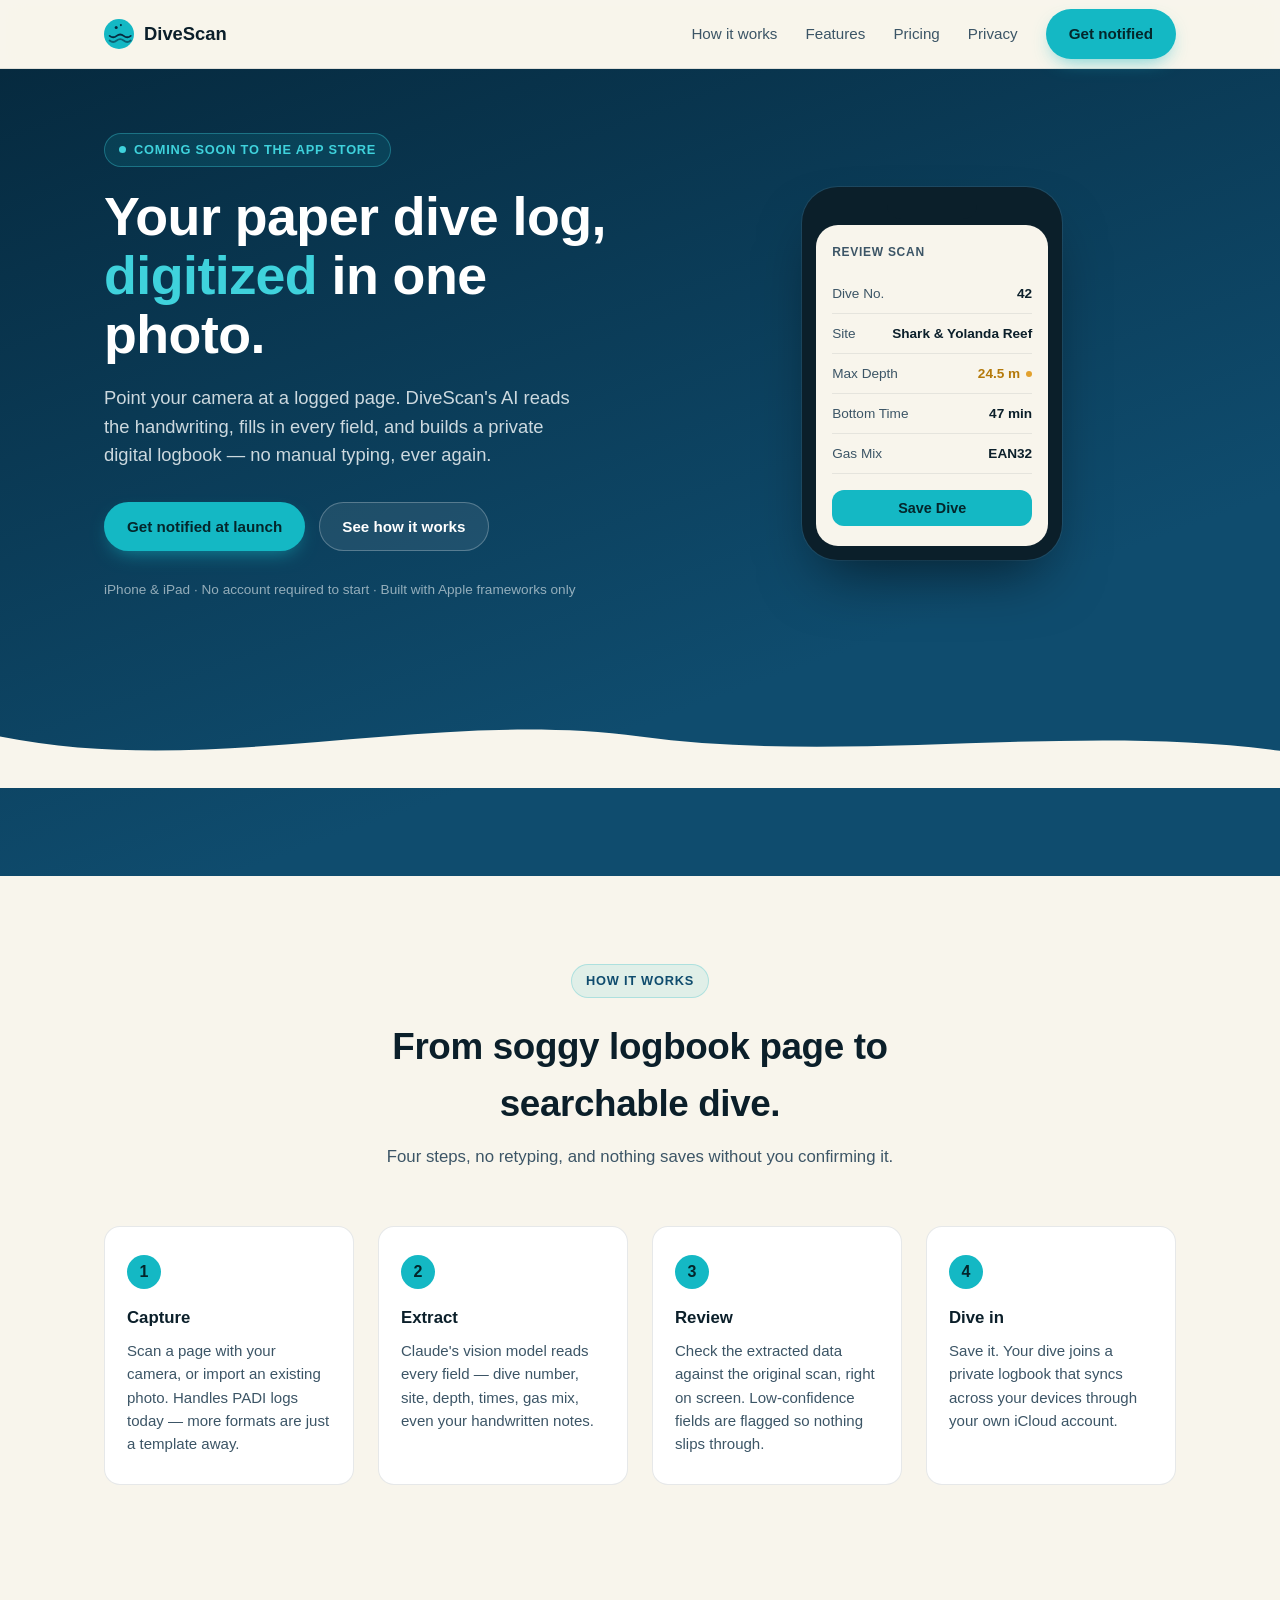
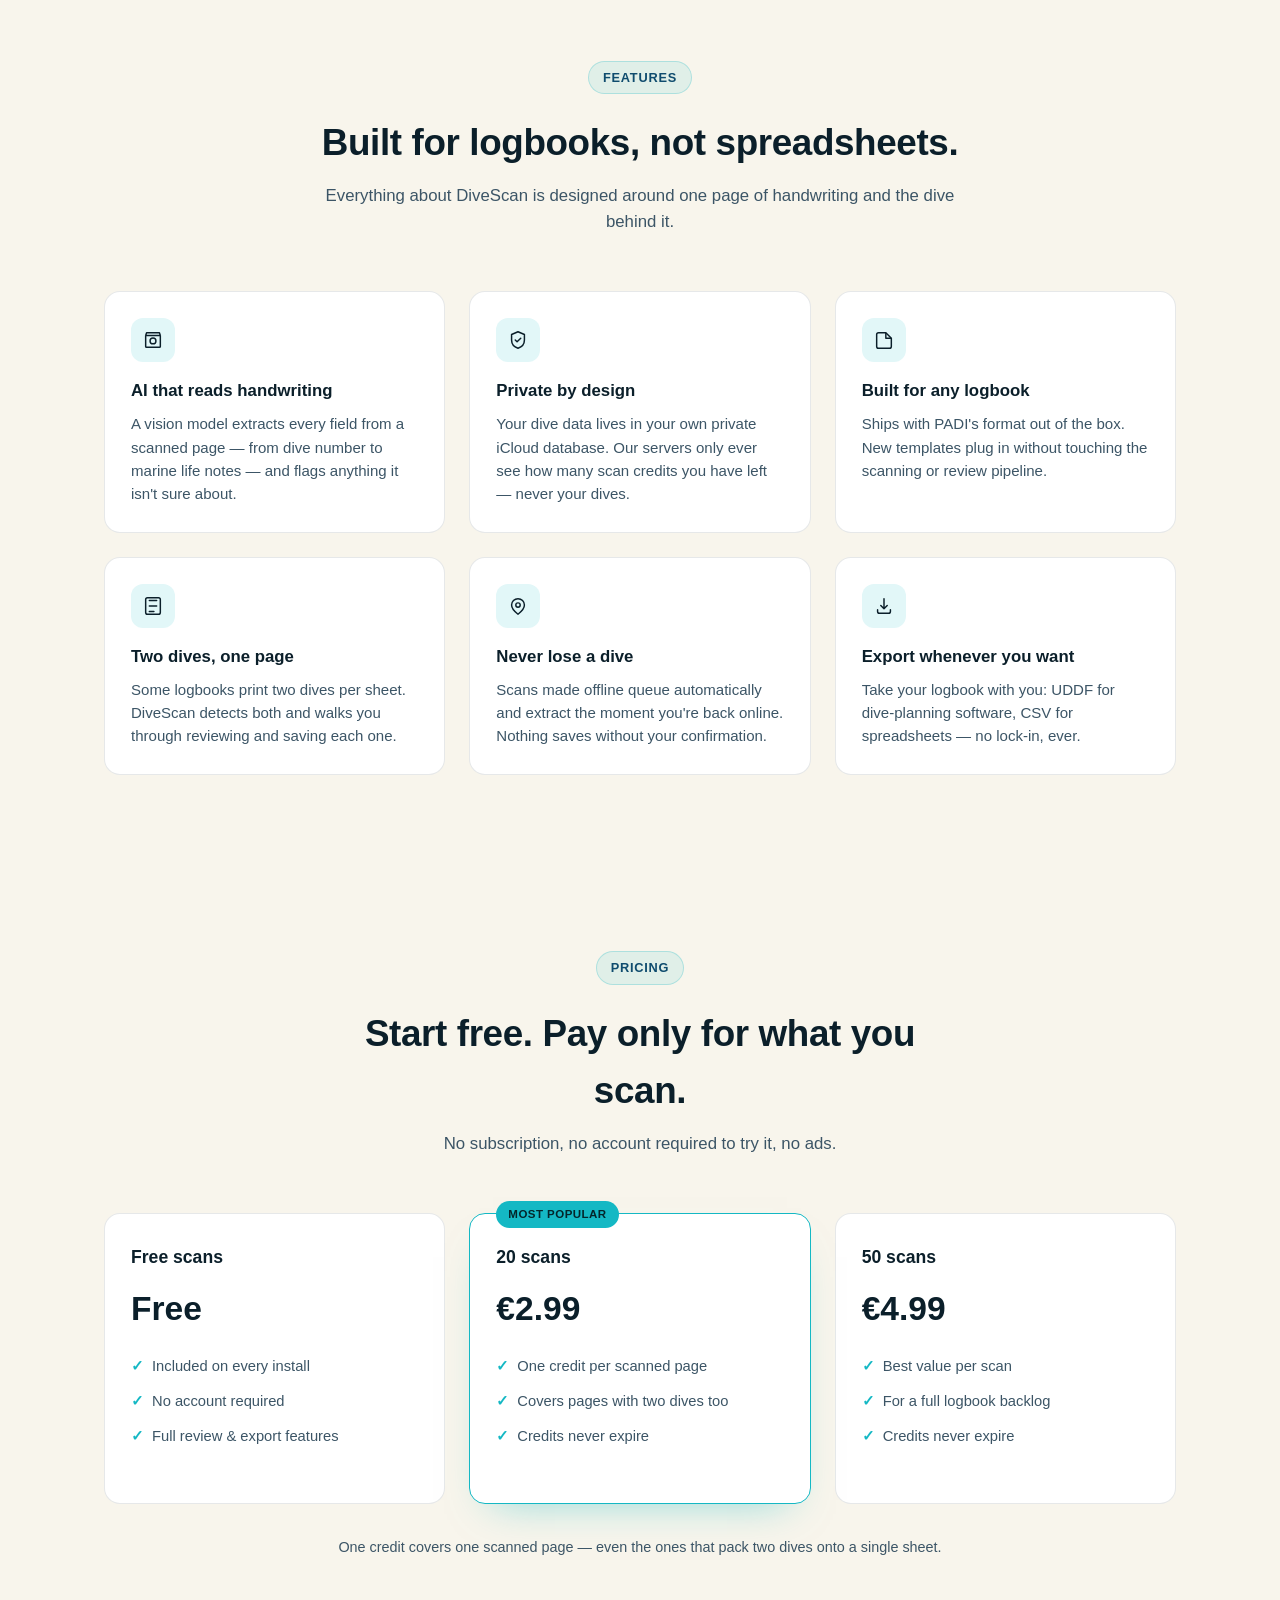
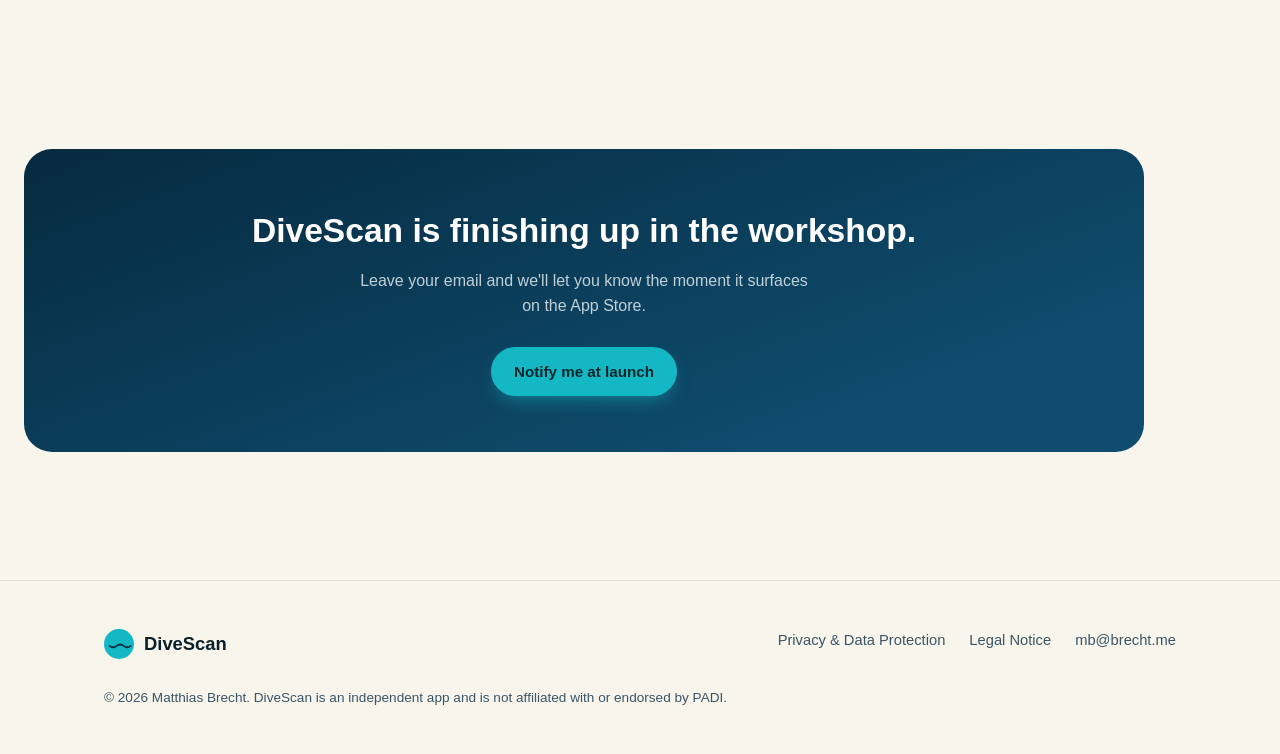
==== index.html @ e04d4437 "Initial DiveScan marketing site" ====
<!doctype html>
<html lang="en">
<head>
<meta charset="UTF-8" />
<meta name="viewport" content="width=device-width, initial-scale=1" />
<title>DiveScan — Turn Your Paper Dive Log Into a Digital Logbook</title>
<meta name="description" content="DiveScan scans a page of your paper dive log, lets AI extract every field, and saves it to a private digital logbook that syncs via your own iCloud. Coming soon for iPhone & iPad." />
<link rel="canonical" href="https://divescan.eu/" />

<meta property="og:type" content="website" />
<meta property="og:site_name" content="DiveScan" />
<meta property="og:title" content="DiveScan — Turn Your Paper Dive Log Into a Digital Logbook" />
<meta property="og:description" content="Scan a page, let AI extract the data, review it, and keep a private digital logbook that syncs via your own iCloud. Coming soon for iPhone & iPad." />
<meta property="og:url" content="https://divescan.eu/" />
<meta property="og:image" content="https://divescan.eu/favicon.svg" />
<meta name="twitter:card" content="summary" />
<meta name="twitter:title" content="DiveScan — Turn Your Paper Dive Log Into a Digital Logbook" />
<meta name="twitter:description" content="Scan a page, let AI extract the data, review it, and keep a private digital logbook that syncs via your own iCloud." />

<link rel="icon" href="favicon.svg" type="image/svg+xml" />
<link rel="apple-touch-icon" href="favicon.svg" />
<link rel="stylesheet" href="style.css" />

<script type="application/ld+json">
{
  "@context": "https://schema.org",
  "@type": "MobileApplication",
  "name": "DiveScan",
  "url": "https://divescan.eu/",
  "operatingSystem": "iOS",
  "applicationCategory": "SportsApplication",
  "description": "DiveScan scans a page of your paper dive log, uses AI to extract the data, and saves it to a private digital logbook that syncs via iCloud. Exports to UDDF and CSV.",
  "author": {
    "@type": "Person",
    "name": "Matthias Brecht"
  },
  "offers": {
    "@type": "Offer",
    "price": "0",
    "priceCurrency": "EUR",
    "description": "Free scan credits to start; additional scan credit packs available as in-app purchases."
  }
}
</script>
</head>
<body>
<a class="skip-link" href="#main">Skip to content</a>

<header class="site-header">
  <div class="container">
    <a class="brand" href="#top">
      <svg class="brand__mark" viewBox="0 0 32 32" fill="none" xmlns="http://www.w3.org/2000/svg" aria-hidden="true">
        <circle cx="16" cy="16" r="16" fill="#14B8C4"/>
        <path d="M6 18c2.5 2 5 2 7.5 0s5-2 7.5 0 5 2 7.5 0" stroke="#062A3F" stroke-width="2" stroke-linecap="round"/>
        <path d="M6 23c2.5 2 5 2 7.5 0s5-2 7.5 0 5 2 7.5 0" stroke="#062A3F" stroke-width="2" stroke-linecap="round" opacity=".6"/>
        <circle cx="13" cy="9" r="1.6" fill="#062A3F"/>
        <circle cx="18" cy="6.5" r="1.1" fill="#062A3F"/>
      </svg>
      DiveScan
    </a>
    <button class="nav-toggle" id="navToggle" aria-expanded="false" aria-controls="mainNav" aria-label="Toggle navigation">
      <svg width="20" height="20" viewBox="0 0 20 20" fill="none" aria-hidden="true"><path d="M2 5h16M2 10h16M2 15h16" stroke="currentColor" stroke-width="1.6" stroke-linecap="round"/></svg>
    </button>
    <nav class="main-nav" id="mainNav">
      <a href="#how-it-works">How it works</a>
      <a href="#features">Features</a>
      <a href="#pricing">Pricing</a>
      <a href="privacy.html">Privacy</a>
      <a class="button button--primary" href="mailto:mb@brecht.me?subject=Notify%20me%20when%20DiveScan%20launches">Get notified</a>
    </nav>
  </div>
</header>

<main id="main">
  <section class="hero" id="top">
    <div class="bubbles" aria-hidden="true">
      <span class="bubble" style="left:8%;width:14px;height:14px;animation-delay:0s;"></span>
      <span class="bubble" style="left:22%;width:22px;height:22px;animation-delay:2.5s;"></span>
      <span class="bubble" style="left:38%;width:10px;height:10px;animation-delay:5s;"></span>
      <span class="bubble" style="left:55%;width:18px;height:18px;animation-delay:1.2s;"></span>
      <span class="bubble" style="left:70%;width:12px;height:12px;animation-delay:3.8s;"></span>
      <span class="bubble" style="left:85%;width:26px;height:26px;animation-delay:6.5s;"></span>
    </div>
    <div class="container">
      <div class="hero-copy">
        <span class="eyebrow"><span class="eyebrow__dot"></span>Coming soon to the App Store</span>
        <h1>Your paper dive log, <em>digitized</em> in one photo.</h1>
        <p class="lede">Point your camera at a logged page. DiveScan's AI reads the handwriting, fills in every field, and builds a private digital logbook — no manual typing, ever again.</p>
        <div class="hero-actions">
          <a class="button button--primary" href="mailto:mb@brecht.me?subject=Notify%20me%20when%20DiveScan%20launches">Get notified at launch</a>
          <a class="button button--on-dark" href="#how-it-works">See how it works</a>
        </div>
        <p class="hero-note">iPhone &amp; iPad · No account required to start · Built with Apple frameworks only</p>
      </div>
      <div class="hero-visual">
        <div class="phone-mock" aria-hidden="true">
          <div class="phone-mock__notch"></div>
          <div class="phone-mock__screen">
            <div class="phone-mock__header">Review scan</div>
            <div class="field"><span>Dive No.</span><strong>42</strong></div>
            <div class="field"><span>Site</span><strong>Shark &amp; Yolanda Reef</strong></div>
            <div class="field flagged"><span>Max Depth</span><strong>24.5 m</strong></div>
            <div class="field"><span>Bottom Time</span><strong>47 min</strong></div>
            <div class="field"><span>Gas Mix</span><strong>EAN32</strong></div>
            <button class="phone-mock__save" type="button" tabindex="-1">Save Dive</button>
          </div>
        </div>
      </div>
    </div>
    <div class="wave-divider" aria-hidden="true">
      <svg viewBox="0 0 1440 90" preserveAspectRatio="none" xmlns="http://www.w3.org/2000/svg">
        <path d="M0,32 C240,80 480,0 720,32 C960,64 1200,16 1440,48 L1440,90 L0,90 Z" fill="var(--bg)"/>
      </svg>
    </div>
  </section>

  <section id="how-it-works">
    <div class="container">
      <div class="section-head">
        <span class="eyebrow">How it works</span>
        <h2>From soggy logbook page to searchable dive.</h2>
        <p>Four steps, no retyping, and nothing saves without you confirming it.</p>
      </div>
      <div class="steps">
        <div class="step">
          <h3>Capture</h3>
          <p>Scan a page with your camera, or import an existing photo. Handles PADI logs today — more formats are just a template away.</p>
        </div>
        <div class="step">
          <h3>Extract</h3>
          <p>Claude's vision model reads every field — dive number, site, depth, times, gas mix, even your handwritten notes.</p>
        </div>
        <div class="step">
          <h3>Review</h3>
          <p>Check the extracted data against the original scan, right on screen. Low-confidence fields are flagged so nothing slips through.</p>
        </div>
        <div class="step">
          <h3>Dive in</h3>
          <p>Save it. Your dive joins a private logbook that syncs across your devices through your own iCloud account.</p>
        </div>
      </div>
    </div>
  </section>

  <section id="features">
    <div class="container">
      <div class="section-head">
        <span class="eyebrow">Features</span>
        <h2>Built for logbooks, not spreadsheets.</h2>
        <p>Everything about DiveScan is designed around one page of handwriting and the dive behind it.</p>
      </div>
      <div class="features">
        <div class="feature-card">
          <div class="feature-card__icon"><svg viewBox="0 0 24 24" fill="none"><path d="M4 7l1-3h14l1 3M4 7h16v12a1 1 0 01-1 1H5a1 1 0 01-1-1V7z" stroke="currentColor" stroke-width="1.6" stroke-linejoin="round"/><circle cx="12" cy="13" r="3.2" stroke="currentColor" stroke-width="1.6"/></svg></div>
          <h3>AI that reads handwriting</h3>
          <p>A vision model extracts every field from a scanned page — from dive number to marine life notes — and flags anything it isn't sure about.</p>
        </div>
        <div class="feature-card">
          <div class="feature-card__icon"><svg viewBox="0 0 24 24" fill="none"><path d="M12 3l7 3v6c0 4.5-3 7.7-7 9-4-1.3-7-4.5-7-9V6l7-3z" stroke="currentColor" stroke-width="1.6" stroke-linejoin="round"/><path d="M9 12l2 2 4-4" stroke="currentColor" stroke-width="1.6" stroke-linecap="round" stroke-linejoin="round"/></svg></div>
          <h3>Private by design</h3>
          <p>Your dive data lives in your own private iCloud database. Our servers only ever see how many scan credits you have left — never your dives.</p>
        </div>
        <div class="feature-card">
          <div class="feature-card__icon"><svg viewBox="0 0 24 24" fill="none"><path d="M4 19V6a2 2 0 012-2h8l6 6v9a2 2 0 01-2 2H6a2 2 0 01-2-2z" stroke="currentColor" stroke-width="1.6" stroke-linejoin="round"/><path d="M14 4v6h6" stroke="currentColor" stroke-width="1.6" stroke-linejoin="round"/></svg></div>
          <h3>Built for any logbook</h3>
          <p>Ships with PADI's format out of the box. New templates plug in without touching the scanning or review pipeline.</p>
        </div>
        <div class="feature-card">
          <div class="feature-card__icon"><svg viewBox="0 0 24 24" fill="none"><path d="M8 6h8M8 12h8M8 18h5" stroke="currentColor" stroke-width="1.6" stroke-linecap="round"/><rect x="4" y="3" width="16" height="18" rx="2" stroke="currentColor" stroke-width="1.6"/></svg></div>
          <h3>Two dives, one page</h3>
          <p>Some logbooks print two dives per sheet. DiveScan detects both and walks you through reviewing and saving each one.</p>
        </div>
        <div class="feature-card">
          <div class="feature-card__icon"><svg viewBox="0 0 24 24" fill="none"><path d="M12 21c4-3 7-6.2 7-10a7 7 0 10-14 0c0 3.8 3 7 7 10z" stroke="currentColor" stroke-width="1.6" stroke-linejoin="round"/><circle cx="12" cy="11" r="2.4" stroke="currentColor" stroke-width="1.6"/></svg></div>
          <h3>Never lose a dive</h3>
          <p>Scans made offline queue automatically and extract the moment you're back online. Nothing saves without your confirmation.</p>
        </div>
        <div class="feature-card">
          <div class="feature-card__icon"><svg viewBox="0 0 24 24" fill="none"><path d="M12 4v11m0 0l-3.5-3.5M12 15l3.5-3.5" stroke="currentColor" stroke-width="1.6" stroke-linecap="round" stroke-linejoin="round"/><path d="M5 16v2a2 2 0 002 2h10a2 2 0 002-2v-2" stroke="currentColor" stroke-width="1.6" stroke-linecap="round"/></svg></div>
          <h3>Export whenever you want</h3>
          <p>Take your logbook with you: UDDF for dive-planning software, CSV for spreadsheets — no lock-in, ever.</p>
        </div>
      </div>
    </div>
  </section>

  <section id="pricing">
    <div class="container">
      <div class="section-head">
        <span class="eyebrow">Pricing</span>
        <h2>Start free. Pay only for what you scan.</h2>
        <p>No subscription, no account required to try it, no ads.</p>
      </div>
      <div class="pricing-wrap">
        <div class="price-card">
          <h3>Free scans</h3>
          <div class="price">Free</div>
          <ul>
            <li>Included on every install</li>
            <li>No account required</li>
            <li>Full review &amp; export features</li>
          </ul>
        </div>
        <div class="price-card price-card--highlight">
          <span class="price-card__badge">Most popular</span>
          <h3>20 scans</h3>
          <div class="price">€2.99</div>
          <ul>
            <li>One credit per scanned page</li>
            <li>Covers pages with two dives too</li>
            <li>Credits never expire</li>
          </ul>
        </div>
        <div class="price-card">
          <h3>50 scans</h3>
          <div class="price">€4.99</div>
          <ul>
            <li>Best value per scan</li>
            <li>For a full logbook backlog</li>
            <li>Credits never expire</li>
          </ul>
        </div>
      </div>
      <p class="pricing-footnote">One credit covers one scanned page — even the ones that pack two dives onto a single sheet.</p>
    </div>
  </section>

  <section id="notify">
    <div class="cta-banner container">
      <h2>DiveScan is finishing up in the workshop.</h2>
      <p>Leave your email and we'll let you know the moment it surfaces on the App Store.</p>
      <a class="button button--primary" href="mailto:mb@brecht.me?subject=Notify%20me%20when%20DiveScan%20launches">Notify me at launch</a>
    </div>
  </section>
</main>

<footer class="site-footer">
  <div class="container">
    <div class="footer-grid">
      <a class="brand" href="#top">
        <svg class="brand__mark" viewBox="0 0 32 32" fill="none" xmlns="http://www.w3.org/2000/svg" aria-hidden="true">
          <circle cx="16" cy="16" r="16" fill="#14B8C4"/>
          <path d="M6 18c2.5 2 5 2 7.5 0s5-2 7.5 0 5 2 7.5 0" stroke="#062A3F" stroke-width="2" stroke-linecap="round"/>
        </svg>
        DiveScan
      </a>
      <nav class="footer-links" aria-label="Legal">
        <a href="privacy.html">Privacy &amp; Data Protection</a>
        <a href="legal.html">Legal Notice</a>
        <a href="mailto:mb@brecht.me">mb@brecht.me</a>
      </nav>
    </div>
    <p class="footer-fine">© 2026 Matthias Brecht. DiveScan is an independent app and is not affiliated with or endorsed by PADI.</p>
  </div>
</footer>

<script src="app.js"></script>
</body>
</html>
---- style.css ----
/* DiveScan marketing site — hand-written CSS, no framework */

:root {
  --ocean-900: #062a3f;
  --ocean-800: #0a3a56;
  --ocean-700: #0f4c6e;
  --ocean-600: #156088;
  --teal-500: #14b8c4;
  --teal-400: #3fd2dc;
  --sand-50: #f8f5ec;
  --sand-100: #f0ead9;
  --ink-900: #0b1f2a;
  --ink-600: #3c5566;
  --white: #ffffff;
  --danger: #c94b3f;

  --bg: var(--sand-50);
  --surface: var(--white);
  --text: var(--ink-900);
  --text-muted: var(--ink-600);
  --border: rgba(11, 31, 42, 0.1);
  --accent: var(--teal-500);
  --hero-from: var(--ocean-900);
  --hero-to: var(--ocean-700);

  --max-width: 1120px;
  --radius: 16px;
  --font: -apple-system, BlinkMacSystemFont, "SF Pro Text", "Segoe UI", Roboto, Helvetica, Arial, sans-serif;
}

@media (prefers-color-scheme: dark) {
  :root {
    --bg: #071a24;
    --surface: #0d2531;
    --text: #eef5f7;
    --text-muted: #a9c0c9;
    --border: rgba(238, 245, 247, 0.12);
    --hero-from: #041420;
    --hero-to: #0a3346;
  }
}

* {
  box-sizing: border-box;
}

html {
  scroll-behavior: smooth;
}

@media (prefers-reduced-motion: reduce) {
  html {
    scroll-behavior: auto;
  }
  * {
    animation-duration: 0.001ms !important;
    animation-iteration-count: 1 !important;
    transition-duration: 0.001ms !important;
  }
}

body {
  margin: 0;
  font-family: var(--font);
  background: var(--bg);
  color: var(--text);
  line-height: 1.55;
  -webkit-font-smoothing: antialiased;
}

img,
svg {
  max-width: 100%;
  display: block;
}

a {
  color: var(--teal-500);
  text-decoration: none;
}

a:hover {
  text-decoration: underline;
}

.container {
  max-width: var(--max-width);
  margin: 0 auto;
  padding: 0 24px;
}

.visually-hidden {
  position: absolute;
  width: 1px;
  height: 1px;
  overflow: hidden;
  clip: rect(0, 0, 0, 0);
  white-space: nowrap;
}

.skip-link {
  position: absolute;
  left: -999px;
  top: 0;
  background: var(--surface);
  color: var(--text);
  padding: 12px 20px;
  border-radius: 0 0 8px 0;
  z-index: 100;
}

.skip-link:focus {
  left: 0;
}

/* ---------- Header ---------- */

.site-header {
  position: sticky;
  top: 0;
  z-index: 50;
  background: color-mix(in srgb, var(--bg) 88%, transparent);
  backdrop-filter: saturate(180%) blur(12px);
  border-bottom: 1px solid var(--border);
}

.site-header .container {
  display: flex;
  align-items: center;
  justify-content: space-between;
  height: 68px;
}

.brand {
  display: flex;
  align-items: center;
  gap: 10px;
  font-weight: 700;
  font-size: 1.15rem;
  color: var(--text);
}

.brand:hover {
  text-decoration: none;
}

.brand__mark {
  width: 30px;
  height: 30px;
}

.main-nav {
  display: flex;
  align-items: center;
  gap: 28px;
}

.main-nav a:not(.button) {
  color: var(--text-muted);
  font-weight: 500;
  font-size: 0.95rem;
}

.main-nav a:not(.button):hover {
  color: var(--text);
}

.nav-toggle {
  display: none;
}

/* ---------- Buttons ---------- */

.button {
  display: inline-flex;
  align-items: center;
  gap: 8px;
  padding: 12px 22px;
  border-radius: 999px;
  font-weight: 600;
  font-size: 0.95rem;
  border: 1px solid transparent;
  cursor: pointer;
  transition: transform 0.15s ease, box-shadow 0.15s ease;
}

.button:hover {
  text-decoration: none;
  transform: translateY(-1px);
}

.button--primary {
  background: var(--teal-500);
  color: #04262b;
  box-shadow: 0 8px 20px -8px rgba(20, 184, 196, 0.7);
}

.button--primary:hover {
  background: var(--teal-400);
}

.button--ghost {
  background: transparent;
  color: var(--text);
  border-color: var(--border);
}

.button--on-dark {
  background: rgba(255, 255, 255, 0.08);
  color: var(--white);
  border-color: rgba(255, 255, 255, 0.25);
}

.button--on-dark:hover {
  background: rgba(255, 255, 255, 0.16);
}

/* ---------- Hero ---------- */

.hero {
  position: relative;
  background: linear-gradient(160deg, var(--hero-from), var(--hero-to) 70%);
  color: var(--white);
  overflow: hidden;
  padding-top: 64px;
}

.hero .container {
  position: relative;
  z-index: 2;
  display: grid;
  grid-template-columns: 1.1fr 1fr;
  gap: 48px;
  align-items: center;
  padding-bottom: 96px;
}

.eyebrow {
  display: inline-flex;
  align-items: center;
  gap: 8px;
  font-size: 0.8rem;
  font-weight: 700;
  letter-spacing: 0.06em;
  text-transform: uppercase;
  color: var(--teal-400);
  background: rgba(20, 184, 196, 0.12);
  border: 1px solid rgba(63, 210, 220, 0.35);
  padding: 6px 14px;
  border-radius: 999px;
  margin-bottom: 20px;
}

.eyebrow__dot {
  width: 7px;
  height: 7px;
  border-radius: 50%;
  background: var(--teal-400);
}

.hero h1 {
  font-size: clamp(2.2rem, 4.2vw, 3.4rem);
  line-height: 1.1;
  margin: 0 0 20px;
  letter-spacing: -0.01em;
}

.hero h1 em {
  font-style: normal;
  color: var(--teal-400);
}

.hero p.lede {
  font-size: 1.15rem;
  color: rgba(238, 245, 247, 0.85);
  max-width: 46ch;
  margin: 0 0 32px;
}

.hero-actions {
  display: flex;
  flex-wrap: wrap;
  gap: 14px;
  margin-bottom: 28px;
}

.hero-note {
  font-size: 0.85rem;
  color: rgba(238, 245, 247, 0.6);
}

.hero-visual {
  position: relative;
  display: flex;
  justify-content: center;
}

.bubbles {
  position: absolute;
  inset: 0;
  z-index: 1;
  pointer-events: none;
  overflow: hidden;
}

.bubble {
  position: absolute;
  bottom: -60px;
  border-radius: 50%;
  background: radial-gradient(circle at 30% 30%, rgba(255, 255, 255, 0.55), rgba(255, 255, 255, 0.05));
  animation: rise 14s infinite ease-in;
}

@keyframes rise {
  0% {
    transform: translateY(0) scale(1);
    opacity: 0;
  }
  10% {
    opacity: 0.8;
  }
  100% {
    transform: translateY(-620px) scale(1.1);
    opacity: 0;
  }
}

.wave-divider {
  display: block;
  width: 100%;
  line-height: 0;
  margin-top: -2px;
}

.wave-divider svg {
  width: 100%;
  height: auto;
}

/* ---------- Phone mock ---------- */

.phone-mock {
  position: relative;
  z-index: 2;
  width: 260px;
  background: var(--ink-900);
  border-radius: 36px;
  padding: 14px;
  box-shadow: 0 30px 60px -20px rgba(0, 0, 0, 0.55), 0 0 0 1px rgba(255, 255, 255, 0.08);
}

.phone-mock__notch {
  width: 90px;
  height: 18px;
  background: var(--ink-900);
  border-radius: 0 0 14px 14px;
  margin: 0 auto 6px;
}

.phone-mock__screen {
  background: var(--sand-50);
  border-radius: 22px;
  padding: 18px 16px 20px;
  color: var(--ink-900);
}

.phone-mock__header {
  font-size: 0.75rem;
  font-weight: 700;
  text-transform: uppercase;
  letter-spacing: 0.06em;
  color: var(--ink-600);
  margin-bottom: 12px;
}

.phone-mock .field {
  display: flex;
  justify-content: space-between;
  gap: 10px;
  padding: 9px 0;
  border-bottom: 1px solid rgba(11, 31, 42, 0.08);
  font-size: 0.85rem;
}

.phone-mock .field span {
  color: var(--ink-600);
}

.phone-mock .field strong {
  font-weight: 600;
  text-align: right;
}

.phone-mock .field.flagged strong {
  color: #b4790a;
  position: relative;
}

.phone-mock .field.flagged strong::after {
  content: "";
  display: inline-block;
  width: 6px;
  height: 6px;
  border-radius: 50%;
  background: #e2a12e;
  margin-left: 6px;
  vertical-align: middle;
}

.phone-mock__save {
  width: 100%;
  margin-top: 16px;
  padding: 10px;
  border: none;
  border-radius: 12px;
  background: var(--teal-500);
  color: #04262b;
  font-weight: 700;
  font-size: 0.9rem;
}

/* ---------- Sections ---------- */

section {
  padding: 88px 0;
}

.section-head {
  max-width: 640px;
  margin: 0 auto 56px;
  text-align: center;
}

.section-head .eyebrow {
  color: var(--ocean-700);
  background: rgba(20, 184, 196, 0.1);
  border-color: rgba(20, 184, 196, 0.25);
}

@media (prefers-color-scheme: dark) {
  .section-head .eyebrow {
    color: var(--teal-400);
  }
}

.section-head h2 {
  font-size: clamp(1.7rem, 3vw, 2.3rem);
  margin: 0 0 12px;
  letter-spacing: -0.01em;
}

.section-head p {
  color: var(--text-muted);
  font-size: 1.05rem;
  margin: 0;
}

/* ---------- How it works ---------- */

.steps {
  display: grid;
  grid-template-columns: repeat(4, 1fr);
  gap: 24px;
  counter-reset: step;
}

.step {
  position: relative;
  background: var(--surface);
  border: 1px solid var(--border);
  border-radius: var(--radius);
  padding: 28px 22px;
}

.step::before {
  counter-increment: step;
  content: counter(step);
  display: inline-flex;
  align-items: center;
  justify-content: center;
  width: 34px;
  height: 34px;
  border-radius: 50%;
  background: var(--teal-500);
  color: #04262b;
  font-weight: 800;
  margin-bottom: 16px;
}

.step h3 {
  margin: 0 0 8px;
  font-size: 1.05rem;
}

.step p {
  margin: 0;
  color: var(--text-muted);
  font-size: 0.94rem;
}

/* ---------- Features ---------- */

.features {
  display: grid;
  grid-template-columns: repeat(3, 1fr);
  gap: 24px;
}

.feature-card {
  background: var(--surface);
  border: 1px solid var(--border);
  border-radius: var(--radius);
  padding: 26px;
}

.feature-card__icon {
  width: 44px;
  height: 44px;
  border-radius: 12px;
  background: rgba(20, 184, 196, 0.12);
  display: flex;
  align-items: center;
  justify-content: center;
  margin-bottom: 16px;
}

.feature-card__icon svg {
  width: 22px;
  height: 22px;
  stroke: var(--teal-500);
}

.feature-card h3 {
  margin: 0 0 8px;
  font-size: 1.05rem;
}

.feature-card p {
  margin: 0;
  color: var(--text-muted);
  font-size: 0.94rem;
}

/* ---------- Pricing ---------- */

.pricing-wrap {
  display: grid;
  grid-template-columns: 1fr 1fr 1fr;
  gap: 24px;
  align-items: stretch;
}

.price-card {
  background: var(--surface);
  border: 1px solid var(--border);
  border-radius: var(--radius);
  padding: 30px 26px;
  display: flex;
  flex-direction: column;
}

.price-card--highlight {
  border-color: var(--teal-500);
  box-shadow: 0 20px 40px -24px rgba(20, 184, 196, 0.5);
  position: relative;
}

.price-card__badge {
  position: absolute;
  top: -13px;
  left: 26px;
  background: var(--teal-500);
  color: #04262b;
  font-size: 0.72rem;
  font-weight: 800;
  text-transform: uppercase;
  letter-spacing: 0.04em;
  padding: 5px 12px;
  border-radius: 999px;
}

.price-card h3 {
  margin: 0 0 6px;
  font-size: 1.1rem;
}

.price-card .price {
  font-size: 2.1rem;
  font-weight: 800;
  margin: 6px 0 14px;
}

.price-card .price span {
  font-size: 1rem;
  font-weight: 500;
  color: var(--text-muted);
}

.price-card ul {
  list-style: none;
  padding: 0;
  margin: 0 0 20px;
  flex: 1;
}

.price-card li {
  padding: 6px 0;
  color: var(--text-muted);
  font-size: 0.92rem;
  display: flex;
  gap: 8px;
}

.price-card li::before {
  content: "✓";
  color: var(--teal-500);
  font-weight: 700;
}

.pricing-footnote {
  text-align: center;
  color: var(--text-muted);
  font-size: 0.9rem;
  margin-top: 32px;
}

/* ---------- CTA banner ---------- */

.cta-banner {
  background: linear-gradient(160deg, var(--hero-from), var(--hero-to) 80%);
  color: var(--white);
  border-radius: 28px;
  padding: 56px 40px;
  text-align: center;
  margin: 0 24px;
}

.cta-banner h2 {
  font-size: clamp(1.6rem, 3vw, 2.1rem);
  margin: 0 0 12px;
}

.cta-banner p {
  color: rgba(238, 245, 247, 0.8);
  max-width: 52ch;
  margin: 0 auto 28px;
}

/* ---------- Footer ---------- */

.site-footer {
  border-top: 1px solid var(--border);
  padding: 48px 0 32px;
  margin-top: 40px;
}

.footer-grid {
  display: flex;
  justify-content: space-between;
  flex-wrap: wrap;
  gap: 24px;
  margin-bottom: 28px;
}

.footer-links {
  display: flex;
  gap: 24px;
  flex-wrap: wrap;
}

.footer-links a {
  color: var(--text-muted);
  font-size: 0.92rem;
}

.footer-fine {
  color: var(--text-muted);
  font-size: 0.85rem;
}

/* ---------- Legal / simple content pages ---------- */

.content-page {
  padding: 56px 0 96px;
}

.content-page .container {
  max-width: 760px;
}

.content-page h1 {
  font-size: clamp(1.8rem, 3vw, 2.4rem);
  margin: 0 0 6px;
}

.content-page .updated {
  color: var(--text-muted);
  font-size: 0.9rem;
  margin-bottom: 40px;
}

.content-page h2 {
  font-size: 1.3rem;
  margin: 40px 0 12px;
}

.content-page h3 {
  font-size: 1.05rem;
  margin: 24px 0 8px;
}

.content-page p,
.content-page li {
  color: var(--text-muted);
  font-size: 0.98rem;
}

.content-page ul,
.content-page ol {
  padding-left: 22px;
}

.content-page address {
  font-style: normal;
  color: var(--text);
  background: var(--surface);
  border: 1px solid var(--border);
  border-radius: 12px;
  padding: 18px 20px;
  display: inline-block;
  margin: 8px 0 24px;
}

.back-link {
  display: inline-flex;
  align-items: center;
  gap: 6px;
  margin-bottom: 24px;
  font-size: 0.92rem;
  font-weight: 600;
}

/* ---------- Responsive ---------- */

@media (max-width: 900px) {
  .hero .container {
    grid-template-columns: 1fr;
    padding-bottom: 64px;
  }

  .hero-visual {
    order: -1;
  }

  .phone-mock {
    width: 220px;
  }

  .steps,
  .features,
  .pricing-wrap {
    grid-template-columns: 1fr 1fr;
  }
}

@media (max-width: 720px) {
  .main-nav {
    position: fixed;
    inset: 68px 0 0 0;
    background: var(--bg);
    flex-direction: column;
    align-items: flex-start;
    padding: 24px;
    gap: 18px;
    transform: translateY(-8px);
    opacity: 0;
    pointer-events: none;
    transition: opacity 0.15s ease, transform 0.15s ease;
  }

  .main-nav.is-open {
    opacity: 1;
    transform: translateY(0);
    pointer-events: auto;
  }

  .nav-toggle {
    display: inline-flex;
    align-items: center;
    justify-content: center;
    width: 40px;
    height: 40px;
    border-radius: 10px;
    border: 1px solid var(--border);
    background: transparent;
    color: var(--text);
  }

  .steps,
  .features,
  .pricing-wrap {
    grid-template-columns: 1fr;
  }

  .cta-banner {
    margin: 0 16px;
    padding: 40px 24px;
  }

  section {
    padding: 64px 0;
  }
}
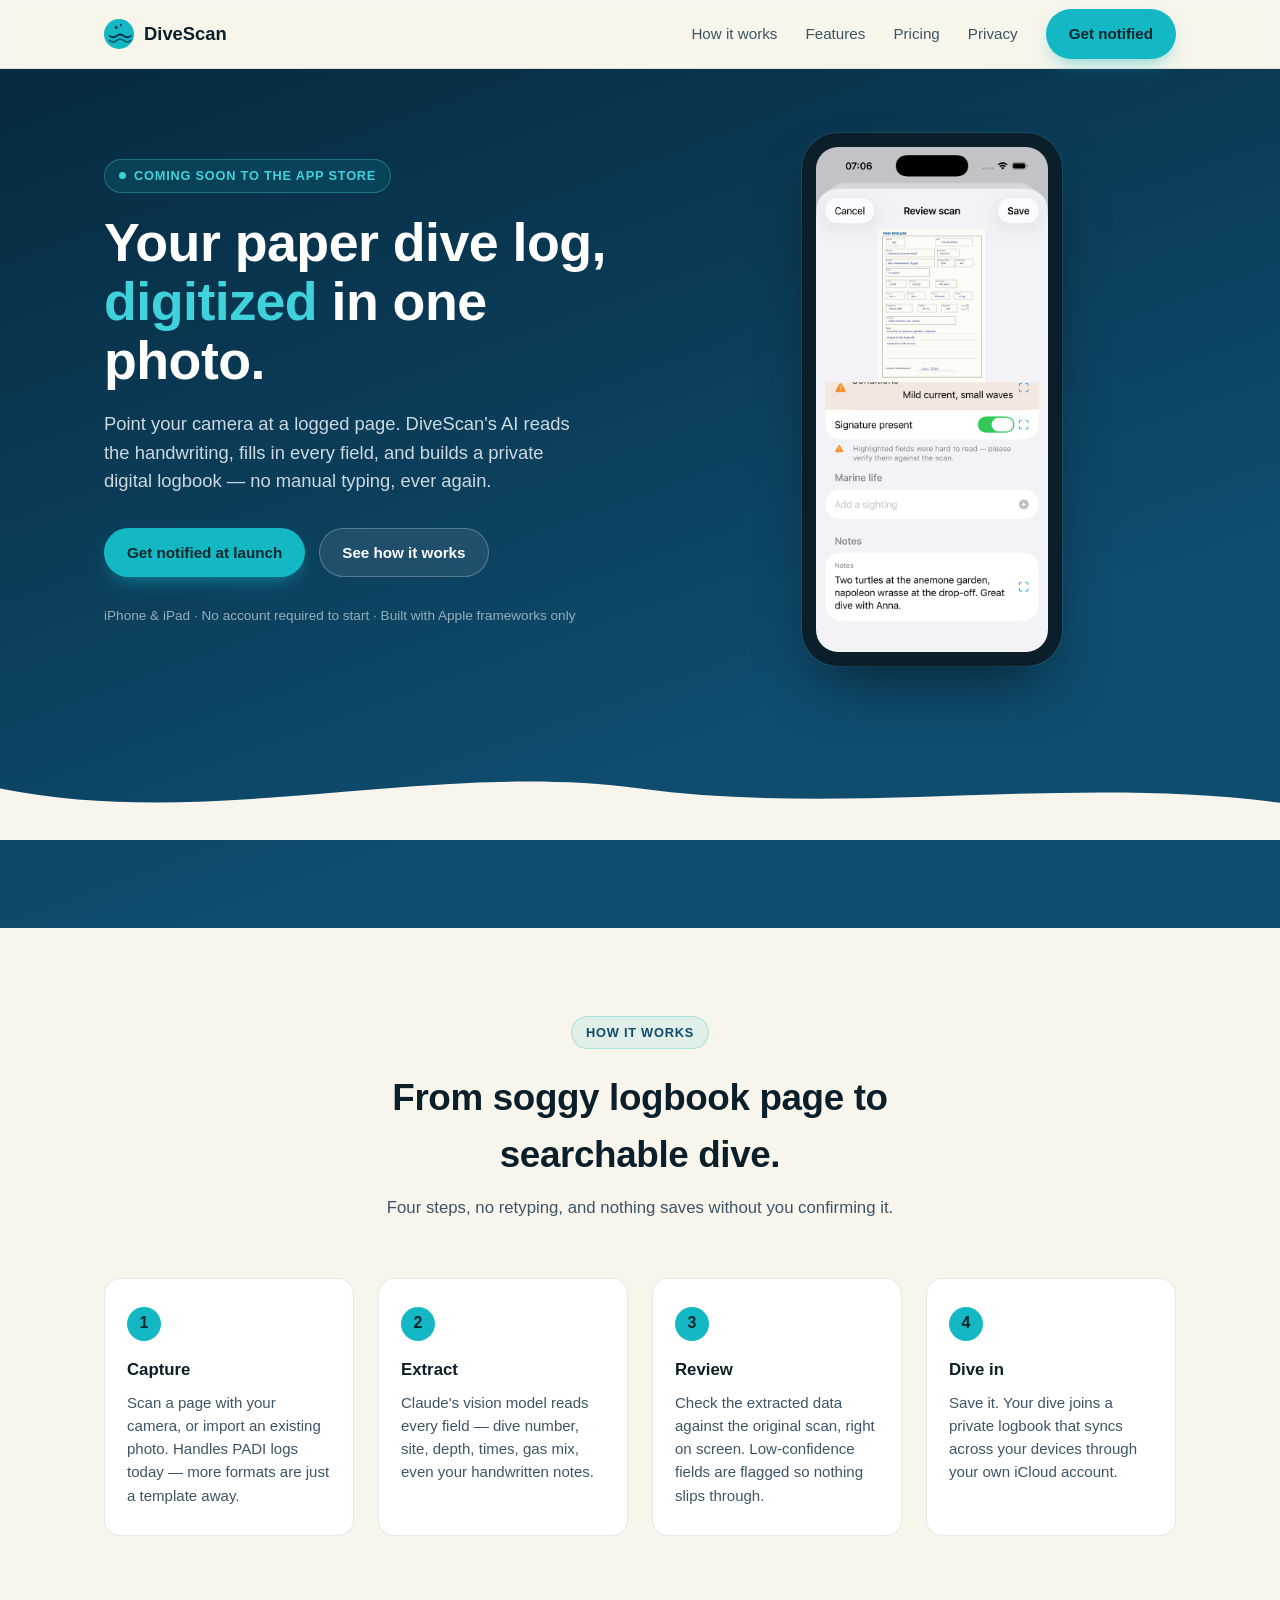
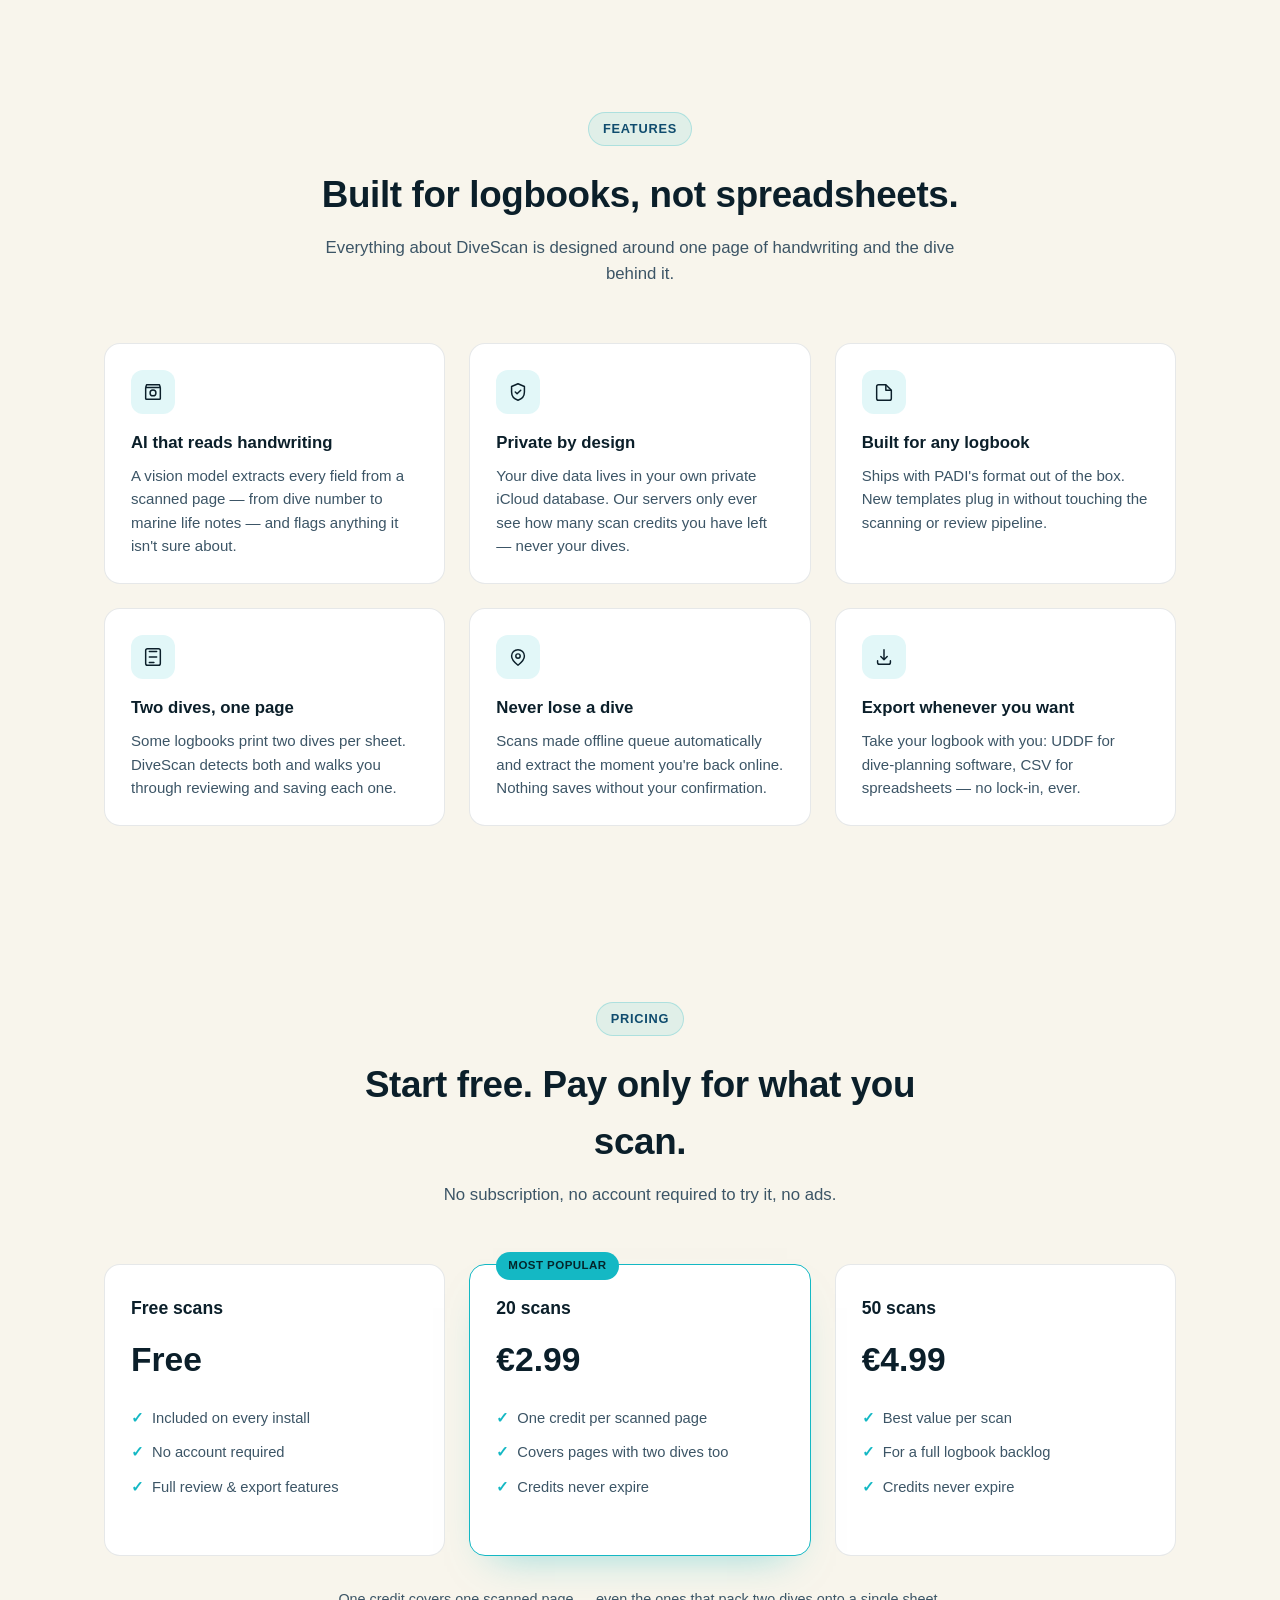
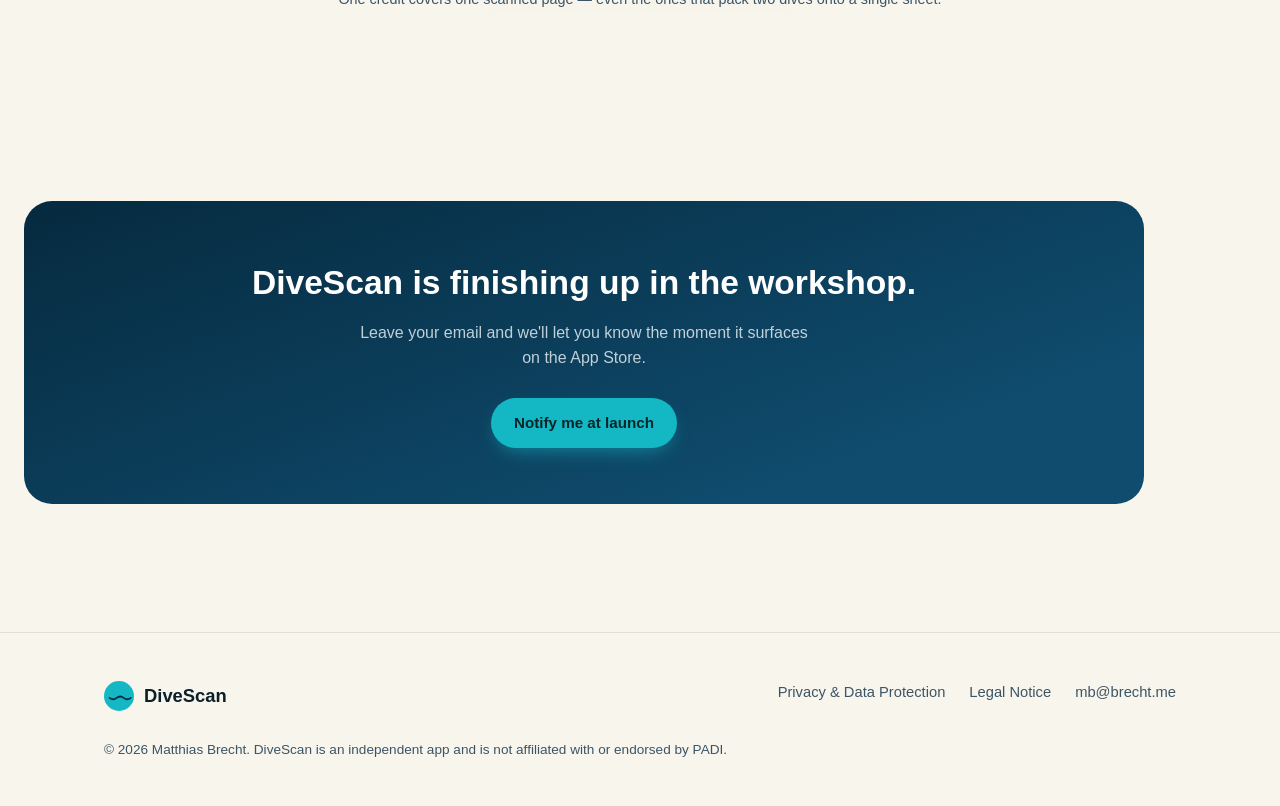
==== commit be4dfbdd: "Replace the mock hero screenshot and favicon with real app assets The hero previously showed a hand-" ====
--- a/index.html
+++ b/index.html
@@ -94,15 +94,8 @@
       </div>
       <div class="hero-visual">
         <div class="phone-mock" aria-hidden="true">
-          <div class="phone-mock__notch"></div>
           <div class="phone-mock__screen">
-            <div class="phone-mock__header">Review scan</div>
-            <div class="field"><span>Dive No.</span><strong>42</strong></div>
-            <div class="field"><span>Site</span><strong>Shark &amp; Yolanda Reef</strong></div>
-            <div class="field flagged"><span>Max Depth</span><strong>24.5 m</strong></div>
-            <div class="field"><span>Bottom Time</span><strong>47 min</strong></div>
-            <div class="field"><span>Gas Mix</span><strong>EAN32</strong></div>
-            <button class="phone-mock__save" type="button" tabindex="-1">Save Dive</button>
+            <img src="screenshot-review-scan.png" alt="" width="640" height="1392" loading="eager" />
           </div>
         </div>
       </div>
--- a/style.css
+++ b/style.css
@@ -349,74 +349,16 @@
   box-shadow: 0 30px 60px -20px rgba(0, 0, 0, 0.55), 0 0 0 1px rgba(255, 255, 255, 0.08);
 }
 
-.phone-mock__notch {
-  width: 90px;
-  height: 18px;
-  background: var(--ink-900);
-  border-radius: 0 0 14px 14px;
-  margin: 0 auto 6px;
-}
-
 .phone-mock__screen {
-  background: var(--sand-50);
   border-radius: 22px;
-  padding: 18px 16px 20px;
-  color: var(--ink-900);
-}
-
-.phone-mock__header {
-  font-size: 0.75rem;
-  font-weight: 700;
-  text-transform: uppercase;
-  letter-spacing: 0.06em;
-  color: var(--ink-600);
-  margin-bottom: 12px;
-}
-
-.phone-mock .field {
-  display: flex;
-  justify-content: space-between;
-  gap: 10px;
-  padding: 9px 0;
-  border-bottom: 1px solid rgba(11, 31, 42, 0.08);
-  font-size: 0.85rem;
-}
-
-.phone-mock .field span {
-  color: var(--ink-600);
-}
-
-.phone-mock .field strong {
-  font-weight: 600;
-  text-align: right;
-}
-
-.phone-mock .field.flagged strong {
-  color: #b4790a;
-  position: relative;
-}
-
-.phone-mock .field.flagged strong::after {
-  content: "";
-  display: inline-block;
-  width: 6px;
-  height: 6px;
-  border-radius: 50%;
-  background: #e2a12e;
-  margin-left: 6px;
-  vertical-align: middle;
-}
-
-.phone-mock__save {
+  overflow: hidden;
+  line-height: 0;
+}
+
+.phone-mock__screen img {
+  display: block;
   width: 100%;
-  margin-top: 16px;
-  padding: 10px;
-  border: none;
-  border-radius: 12px;
-  background: var(--teal-500);
-  color: #04262b;
-  font-weight: 700;
-  font-size: 0.9rem;
+  height: auto;
 }
 
 /* ---------- Sections ---------- */
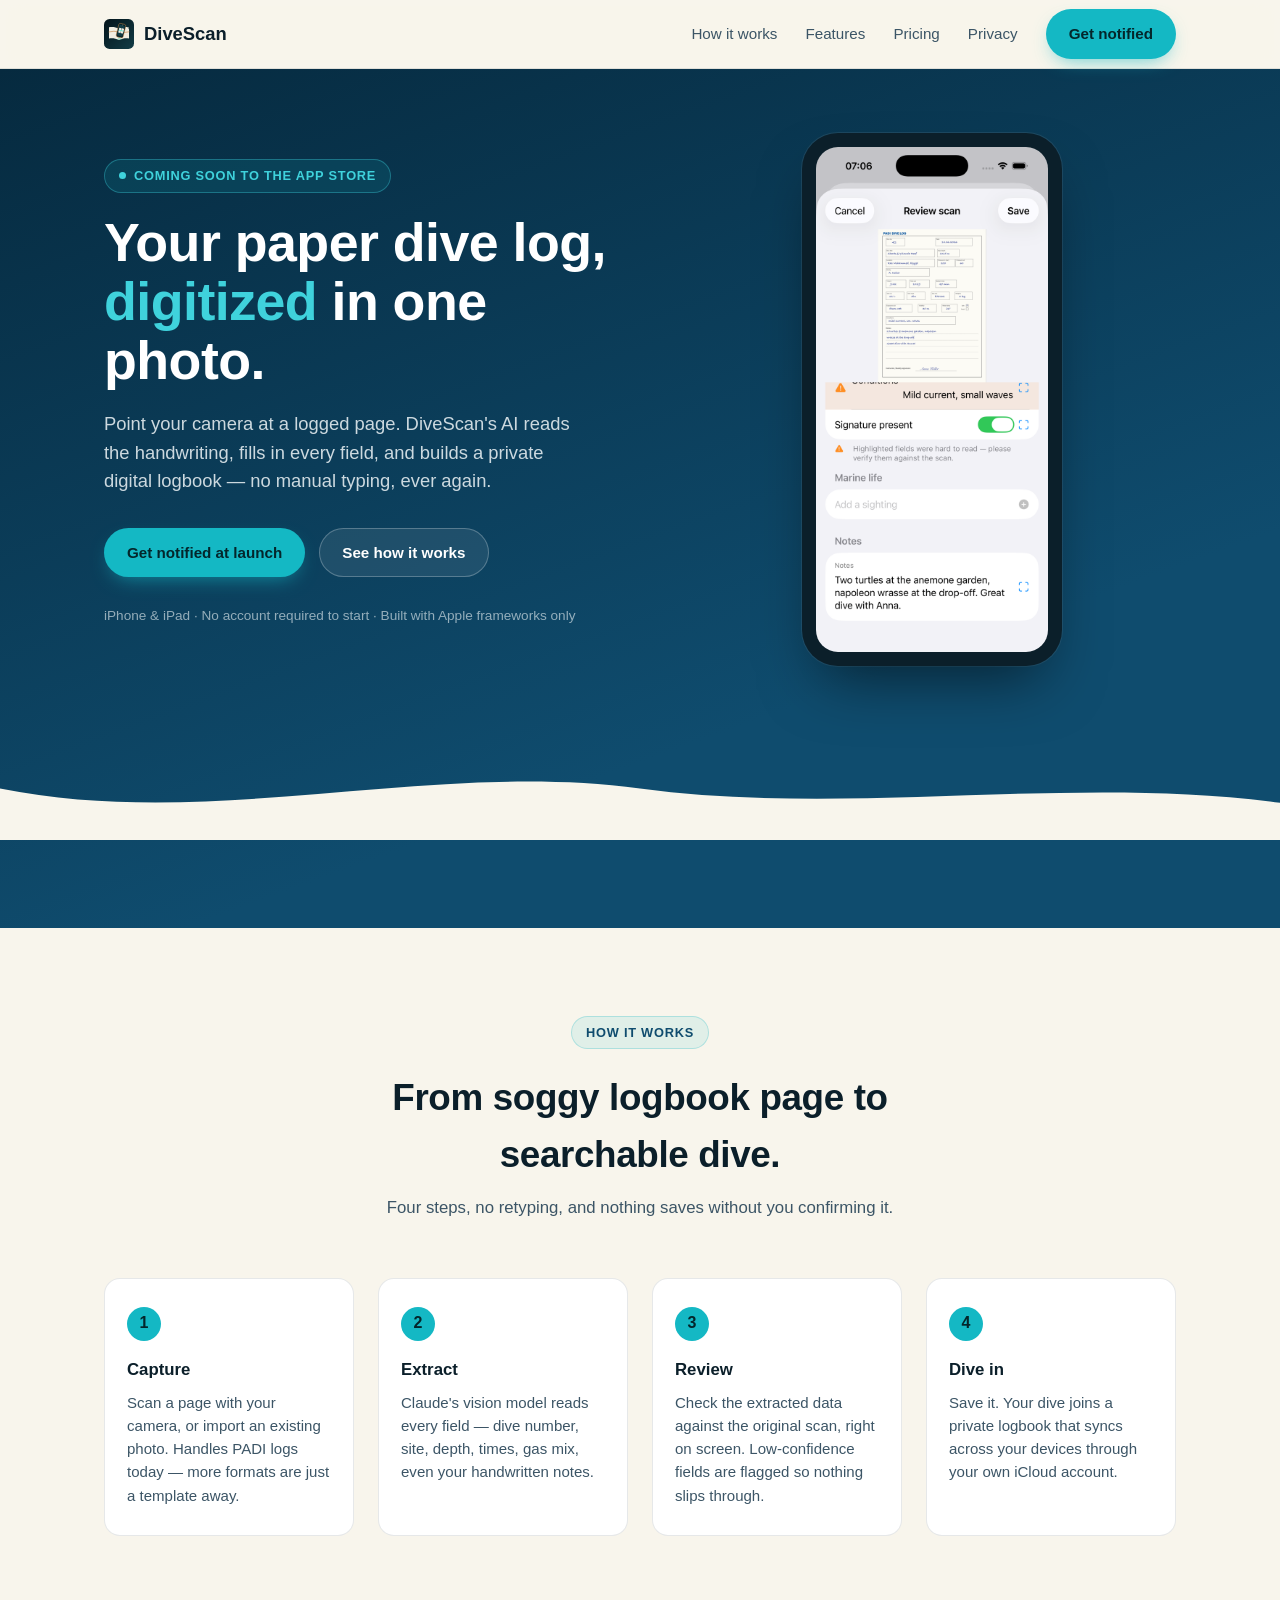
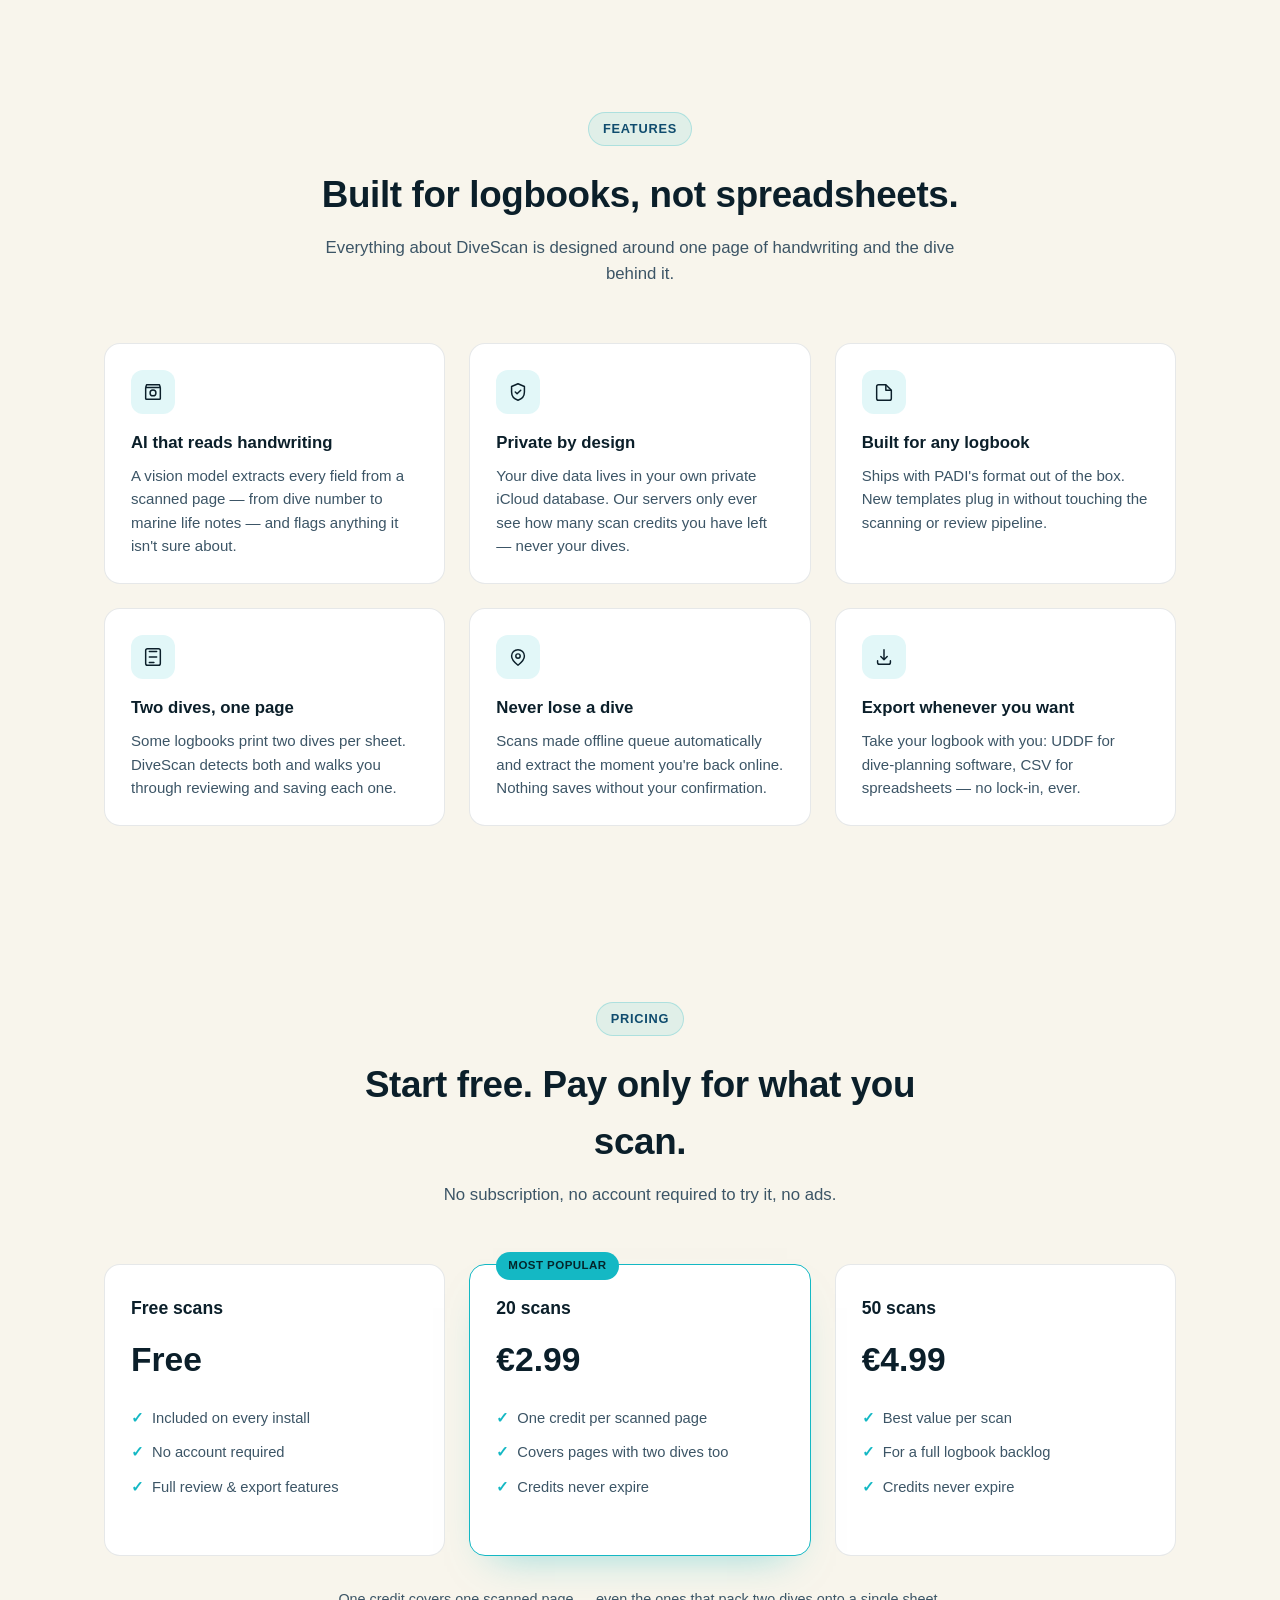
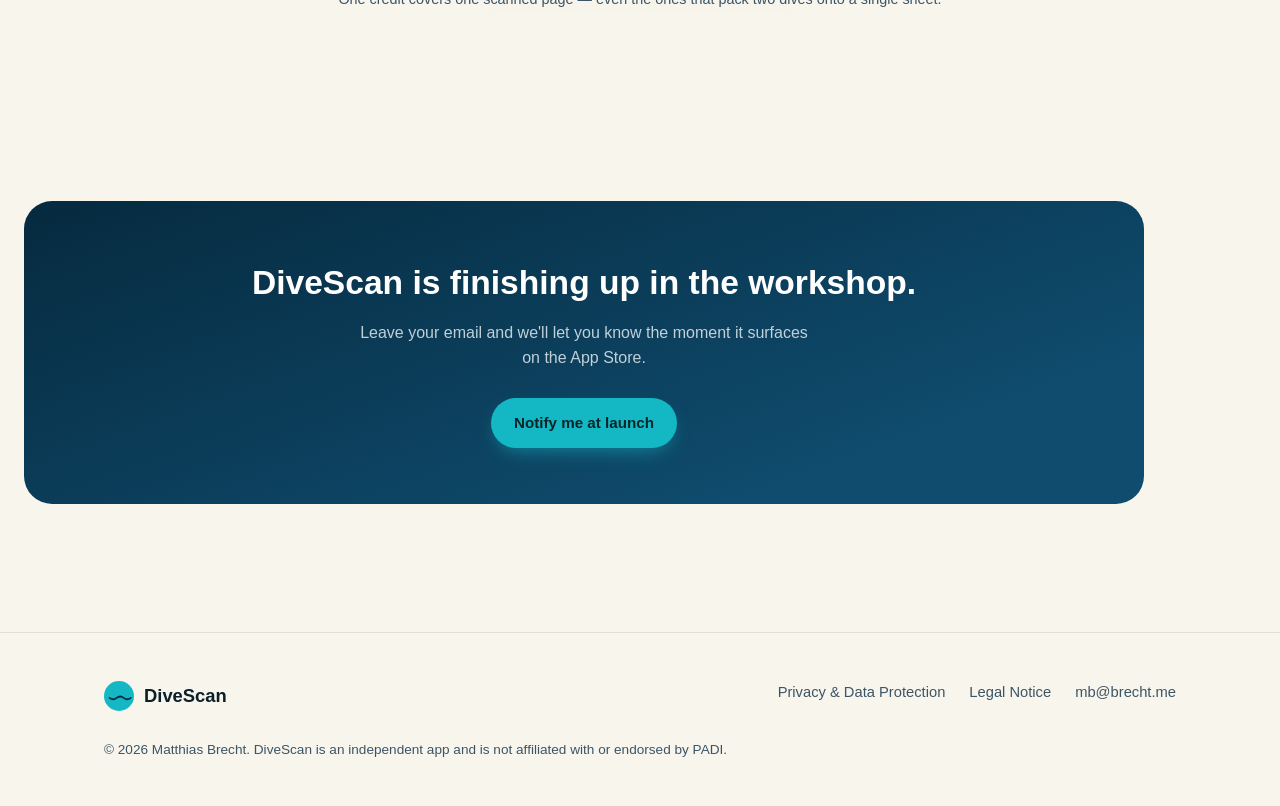
==== commit 3d61034d: "Update the nav bar's own logo mark too favicon.svg only covers the browser tab icon, apple-touch-ico" ====
--- a/index.html
+++ b/index.html
@@ -49,12 +49,35 @@
 <header class="site-header">
   <div class="container">
     <a class="brand" href="#top">
-      <svg class="brand__mark" viewBox="0 0 32 32" fill="none" xmlns="http://www.w3.org/2000/svg" aria-hidden="true">
-        <circle cx="16" cy="16" r="16" fill="#14B8C4"/>
-        <path d="M6 18c2.5 2 5 2 7.5 0s5-2 7.5 0 5 2 7.5 0" stroke="#062A3F" stroke-width="2" stroke-linecap="round"/>
-        <path d="M6 23c2.5 2 5 2 7.5 0s5-2 7.5 0 5 2 7.5 0" stroke="#062A3F" stroke-width="2" stroke-linecap="round" opacity=".6"/>
-        <circle cx="13" cy="9" r="1.6" fill="#062A3F"/>
-        <circle cx="18" cy="6.5" r="1.1" fill="#062A3F"/>
+      <svg class="brand__mark" viewBox="0 0 1024 1024" xmlns="http://www.w3.org/2000/svg" aria-hidden="true">
+        <defs>
+          <linearGradient id="navBg" x1="0" y1="0" x2="1" y2="1">
+            <stop offset="0" stop-color="#04141A" />
+            <stop offset="1" stop-color="#123C46" />
+          </linearGradient>
+          <path id="navPage" d="M 512 660 C 430 622 350 606 268 622 L 268 350 C 350 332 430 344 512 382 Z" fill="#F2EDE1" />
+          <linearGradient id="navBeam" x1="0" y1="0" x2="0" y2="1">
+            <stop offset="0" stop-color="#4DE8D4" stop-opacity="0.8" />
+            <stop offset="1" stop-color="#4DE8D4" stop-opacity="0" />
+          </linearGradient>
+        </defs>
+        <rect width="1024" height="1024" rx="190" fill="url(#navBg)" />
+        <g transform="translate(-204.8 -204.8) scale(1.4)">
+          <use href="#navPage" />
+          <use href="#navPage" transform="translate(1024,0) scale(-1,1)" />
+          <rect x="508" y="382" width="8" height="278" fill="#C98A4B" />
+          <path d="M 268 460 Q 390 430 512 460 Q 634 490 756 460" fill="none" stroke="#C98A4B" stroke-width="16" stroke-linecap="round" />
+          <path d="M 756 350 L 756 398 L 710 350 Z" fill="#0A2126" opacity="0.55" />
+          <path d="M 519 594 L 440 662 L 610 662 Z" fill="url(#navBeam)" />
+          <g transform="translate(-165 135) rotate(14 725 295)">
+            <rect x="637.25" y="126.25" width="175.5" height="337.5" rx="40.5" fill="#0A2126" stroke="#C98A4B" stroke-width="10.8" />
+            <rect x="658.85" y="161.35" width="132.3" height="267.3" rx="18.9" fill="#123C46" />
+            <circle cx="725" cy="153.25" r="8.1" fill="#F2EDE1" />
+            <rect x="669.65" y="234.25" width="56.7" height="121.5" rx="8.1" fill="#F2EDE1" />
+            <rect x="731.75" y="234.25" width="56.7" height="121.5" rx="8.1" fill="#F2EDE1" />
+            <rect x="669.65" y="282.85" width="118.8" height="18.9" rx="9.45" fill="#4DE8D4" opacity="0.92" />
+          </g>
+        </g>
       </svg>
       DiveScan
     </a>
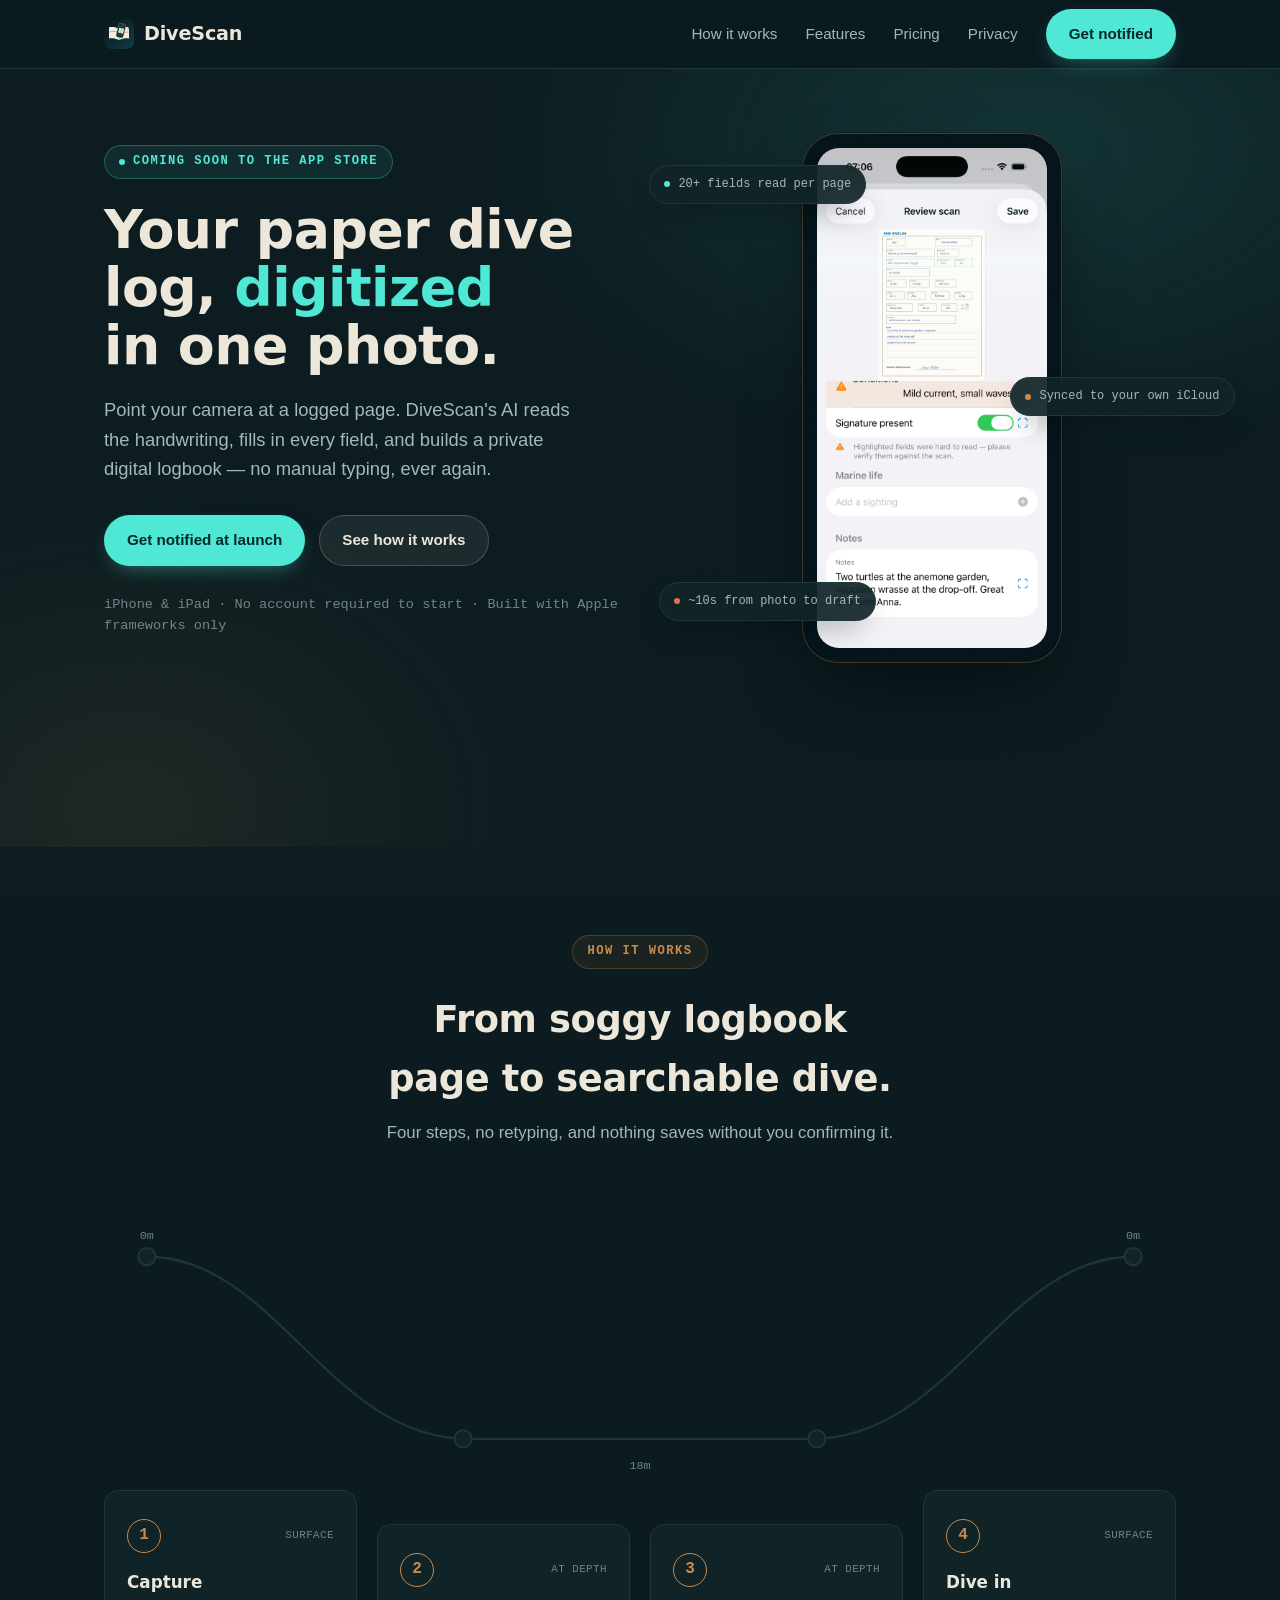
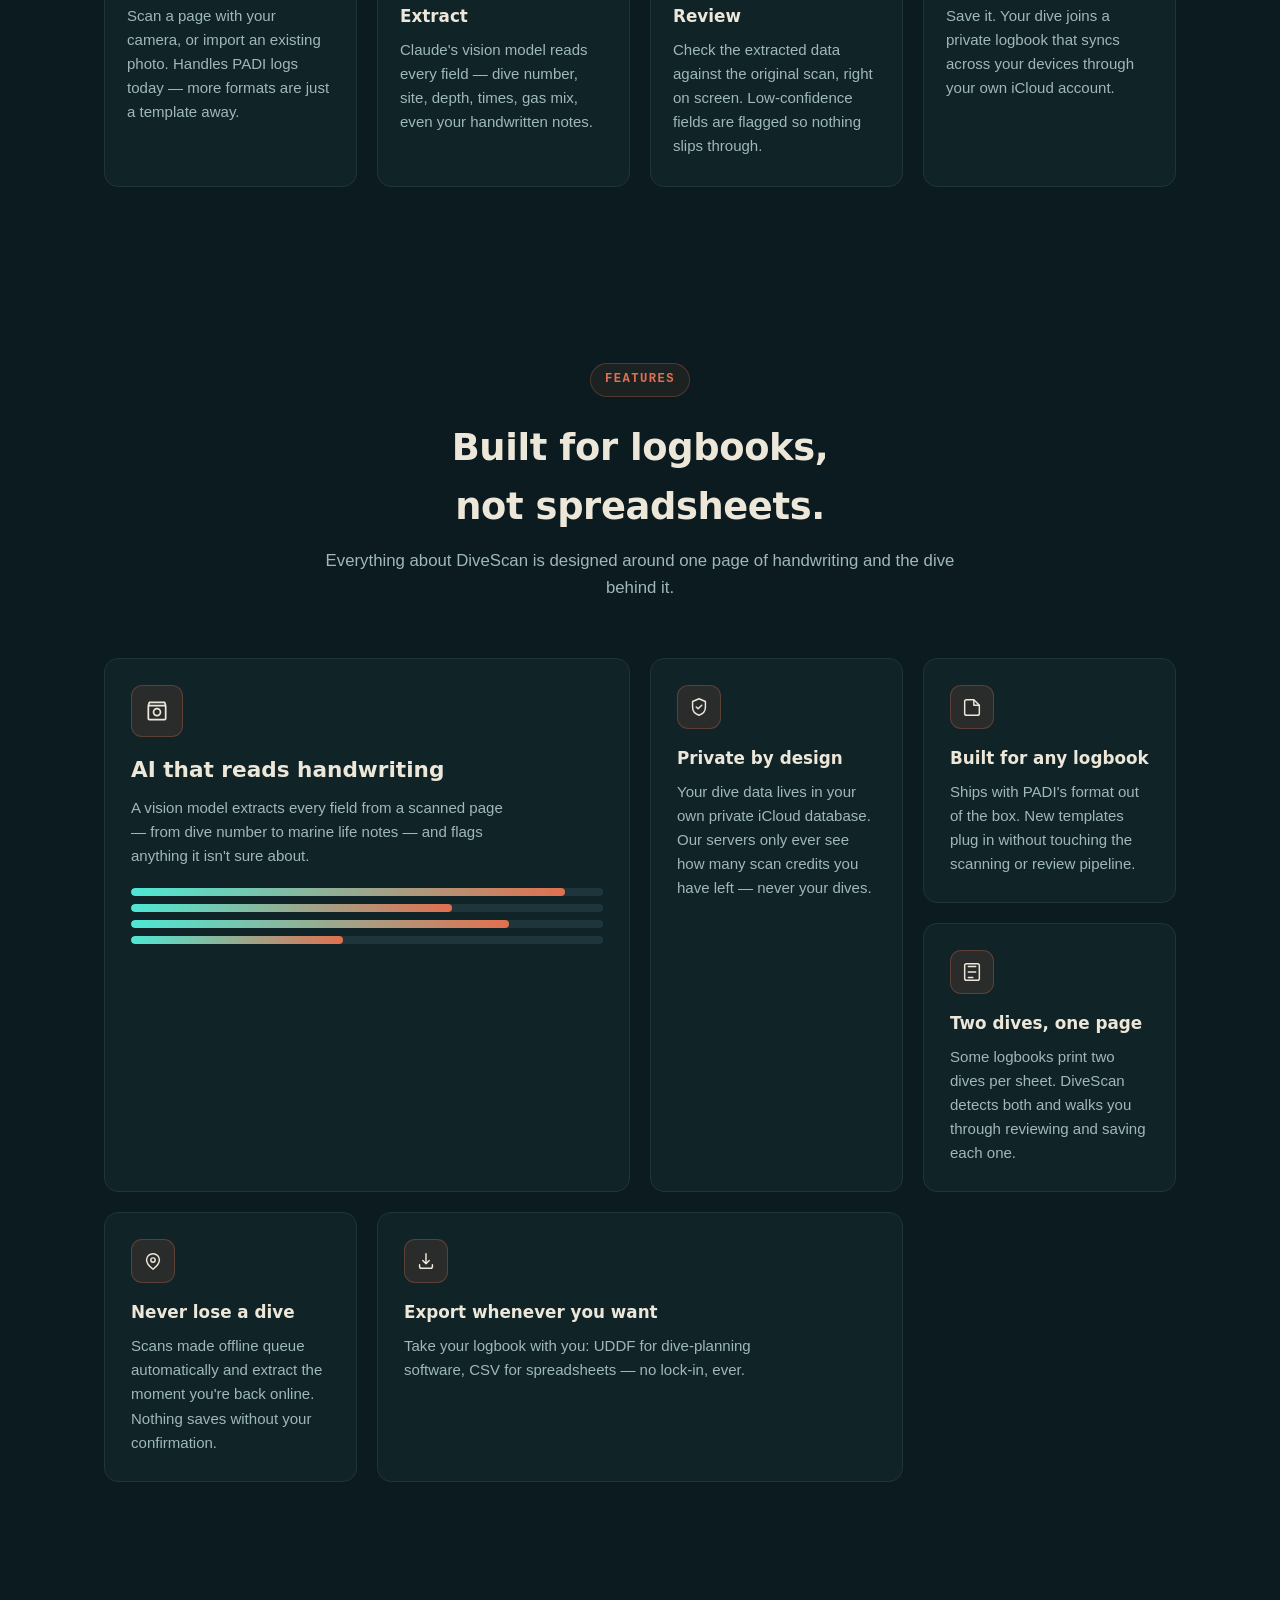
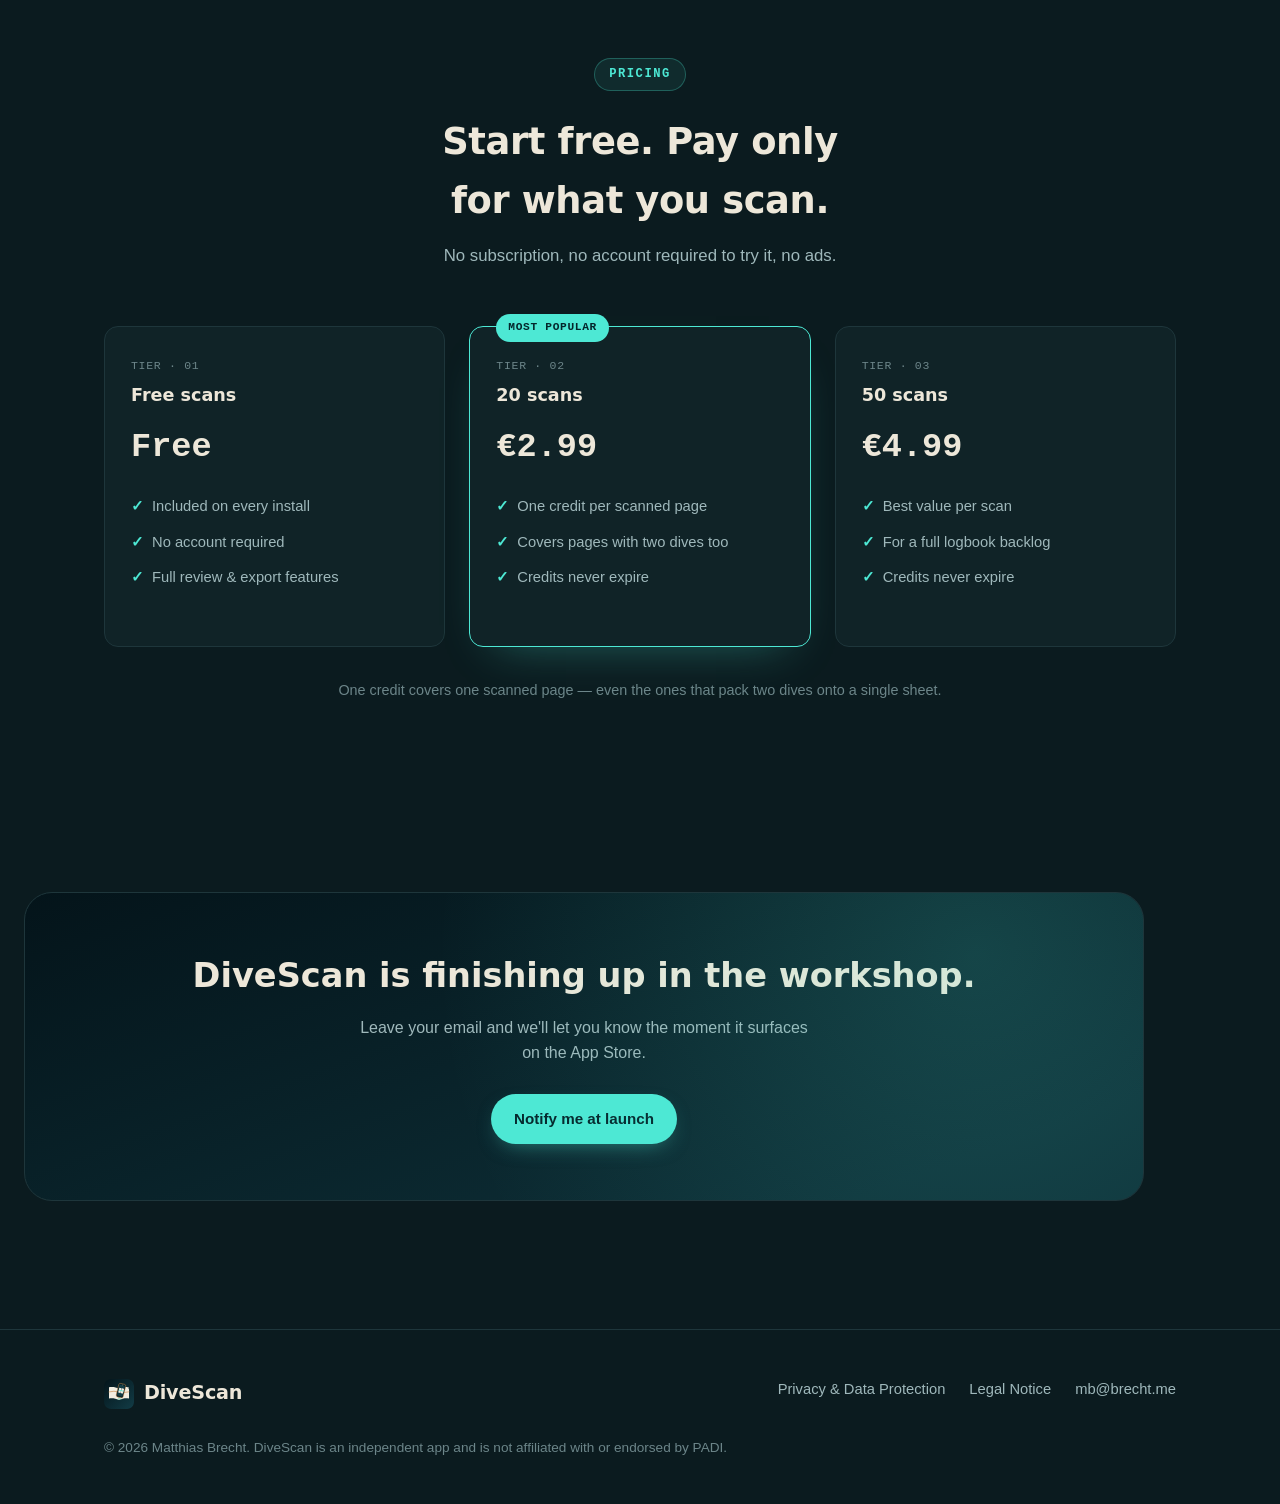
==== commit 2e255f62: "Rebuild site with scroll-driven, thematic motion Replaces the generic hero/card-grid layout with a b" ====
--- a/index.html
+++ b/index.html
@@ -46,39 +46,59 @@
 <body>
 <a class="skip-link" href="#main">Skip to content</a>
 
-<header class="site-header">
+<svg aria-hidden="true" style="position:absolute; width:0; height:0; overflow:hidden;">
+  <symbol id="brandMark" viewBox="0 0 1024 1024">
+    <defs>
+      <linearGradient id="brandBg" x1="0" y1="0" x2="1" y2="1">
+        <stop offset="0" stop-color="#04141A" />
+        <stop offset="1" stop-color="#123C46" />
+      </linearGradient>
+      <linearGradient id="brandBeam" x1="0" y1="0" x2="0" y2="1">
+        <stop offset="0" stop-color="#4DE8D4" stop-opacity="0.8" />
+        <stop offset="1" stop-color="#4DE8D4" stop-opacity="0" />
+      </linearGradient>
+    </defs>
+    <rect width="1024" height="1024" rx="190" fill="url(#brandBg)" />
+    <g transform="translate(-204.8 -204.8) scale(1.4)">
+      <path d="M 512 660 C 430 622 350 606 268 622 L 268 350 C 350 332 430 344 512 382 Z" fill="#F2EDE1" />
+      <path d="M 512 660 C 430 622 350 606 268 622 L 268 350 C 350 332 430 344 512 382 Z" fill="#F2EDE1" transform="translate(1024,0) scale(-1,1)" />
+      <rect x="508" y="382" width="8" height="278" fill="#C98A4B" />
+      <path d="M 268 460 Q 390 430 512 460 Q 634 490 756 460" fill="none" stroke="#C98A4B" stroke-width="16" stroke-linecap="round" />
+      <path d="M 756 350 L 756 398 L 710 350 Z" fill="#0A2126" opacity="0.55" />
+      <path d="M 519 594 L 440 662 L 610 662 Z" fill="url(#brandBeam)" />
+      <g transform="translate(-165 135) rotate(14 725 295)">
+        <rect x="637.25" y="126.25" width="175.5" height="337.5" rx="40.5" fill="#0A2126" stroke="#C98A4B" stroke-width="10.8" />
+        <rect x="658.85" y="161.35" width="132.3" height="267.3" rx="18.9" fill="#123C46" />
+        <circle cx="725" cy="153.25" r="8.1" fill="#F2EDE1" />
+        <rect x="669.65" y="234.25" width="56.7" height="121.5" rx="8.1" fill="#F2EDE1" />
+        <rect x="731.75" y="234.25" width="56.7" height="121.5" rx="8.1" fill="#F2EDE1" />
+        <rect x="669.65" y="282.85" width="118.8" height="18.9" rx="9.45" fill="#4DE8D4" opacity="0.92" />
+      </g>
+    </g>
+  </symbol>
+</svg>
+
+<aside class="depth-rail" id="depthRail" aria-hidden="true">
+  <div class="depth-rail__track">
+    <div class="depth-rail__fill" id="depthFill"></div>
+    <span class="depth-rail__tick" style="top:0%"></span>
+    <span class="depth-rail__label" style="top:0%">0m</span>
+    <span class="depth-rail__tick" style="top:25%"></span>
+    <span class="depth-rail__label" style="top:25%">10m</span>
+    <span class="depth-rail__tick" style="top:50%"></span>
+    <span class="depth-rail__label" style="top:50%">20m</span>
+    <span class="depth-rail__tick" style="top:75%"></span>
+    <span class="depth-rail__label" style="top:75%">30m</span>
+    <span class="depth-rail__tick" style="top:100%"></span>
+    <span class="depth-rail__label" style="top:100%">40m</span>
+    <div class="depth-rail__readout" id="depthReadout">0m</div>
+  </div>
+</aside>
+
+<header class="site-header" id="siteHeader">
   <div class="container">
     <a class="brand" href="#top">
-      <svg class="brand__mark" viewBox="0 0 1024 1024" xmlns="http://www.w3.org/2000/svg" aria-hidden="true">
-        <defs>
-          <linearGradient id="navBg" x1="0" y1="0" x2="1" y2="1">
-            <stop offset="0" stop-color="#04141A" />
-            <stop offset="1" stop-color="#123C46" />
-          </linearGradient>
-          <path id="navPage" d="M 512 660 C 430 622 350 606 268 622 L 268 350 C 350 332 430 344 512 382 Z" fill="#F2EDE1" />
-          <linearGradient id="navBeam" x1="0" y1="0" x2="0" y2="1">
-            <stop offset="0" stop-color="#4DE8D4" stop-opacity="0.8" />
-            <stop offset="1" stop-color="#4DE8D4" stop-opacity="0" />
-          </linearGradient>
-        </defs>
-        <rect width="1024" height="1024" rx="190" fill="url(#navBg)" />
-        <g transform="translate(-204.8 -204.8) scale(1.4)">
-          <use href="#navPage" />
-          <use href="#navPage" transform="translate(1024,0) scale(-1,1)" />
-          <rect x="508" y="382" width="8" height="278" fill="#C98A4B" />
-          <path d="M 268 460 Q 390 430 512 460 Q 634 490 756 460" fill="none" stroke="#C98A4B" stroke-width="16" stroke-linecap="round" />
-          <path d="M 756 350 L 756 398 L 710 350 Z" fill="#0A2126" opacity="0.55" />
-          <path d="M 519 594 L 440 662 L 610 662 Z" fill="url(#navBeam)" />
-          <g transform="translate(-165 135) rotate(14 725 295)">
-            <rect x="637.25" y="126.25" width="175.5" height="337.5" rx="40.5" fill="#0A2126" stroke="#C98A4B" stroke-width="10.8" />
-            <rect x="658.85" y="161.35" width="132.3" height="267.3" rx="18.9" fill="#123C46" />
-            <circle cx="725" cy="153.25" r="8.1" fill="#F2EDE1" />
-            <rect x="669.65" y="234.25" width="56.7" height="121.5" rx="8.1" fill="#F2EDE1" />
-            <rect x="731.75" y="234.25" width="56.7" height="121.5" rx="8.1" fill="#F2EDE1" />
-            <rect x="669.65" y="282.85" width="118.8" height="18.9" rx="9.45" fill="#4DE8D4" opacity="0.92" />
-          </g>
-        </g>
-      </svg>
+      <svg class="brand__mark" viewBox="0 0 1024 1024" aria-hidden="true"><use href="#brandMark" /></svg>
       DiveScan
     </a>
     <button class="nav-toggle" id="navToggle" aria-expanded="false" aria-controls="mainNav" aria-label="Toggle navigation">
@@ -110,49 +130,81 @@
         <h1>Your paper dive log, <em>digitized</em> in one photo.</h1>
         <p class="lede">Point your camera at a logged page. DiveScan's AI reads the handwriting, fills in every field, and builds a private digital logbook — no manual typing, ever again.</p>
         <div class="hero-actions">
-          <a class="button button--primary" href="mailto:mb@brecht.me?subject=Notify%20me%20when%20DiveScan%20launches">Get notified at launch</a>
-          <a class="button button--on-dark" href="#how-it-works">See how it works</a>
+          <a class="button button--primary" data-magnetic href="mailto:mb@brecht.me?subject=Notify%20me%20when%20DiveScan%20launches">Get notified at launch</a>
+          <a class="button button--on-dark" data-magnetic href="#how-it-works">See how it works</a>
         </div>
         <p class="hero-note">iPhone &amp; iPad · No account required to start · Built with Apple frameworks only</p>
       </div>
-      <div class="hero-visual">
+      <div class="hero-visual" id="heroVisual">
         <div class="phone-mock" aria-hidden="true">
           <div class="phone-mock__screen">
             <img src="screenshot-review-scan.png" alt="" width="640" height="1392" loading="eager" />
-          </div>
-        </div>
-      </div>
-    </div>
-    <div class="wave-divider" aria-hidden="true">
-      <svg viewBox="0 0 1440 90" preserveAspectRatio="none" xmlns="http://www.w3.org/2000/svg">
-        <path d="M0,32 C240,80 480,0 720,32 C960,64 1200,16 1440,48 L1440,90 L0,90 Z" fill="var(--bg)"/>
-      </svg>
+            <div class="phone-mock__scan"></div>
+          </div>
+        </div>
+        <div class="hero-chip hero-chip--1"><span class="hero-chip__dot"></span>20+ fields read per page</div>
+        <div class="hero-chip hero-chip--2"><span class="hero-chip__dot"></span>Synced to your own iCloud</div>
+        <div class="hero-chip hero-chip--3"><span class="hero-chip__dot"></span>~10s from photo to draft</div>
+      </div>
     </div>
   </section>
 
   <section id="how-it-works">
     <div class="container">
-      <div class="section-head">
+      <div class="section-head" data-reveal>
         <span class="eyebrow">How it works</span>
         <h2>From soggy logbook page to searchable dive.</h2>
         <p>Four steps, no retyping, and nothing saves without you confirming it.</p>
       </div>
-      <div class="steps">
-        <div class="step">
-          <h3>Capture</h3>
-          <p>Scan a page with your camera, or import an existing photo. Handles PADI logs today — more formats are just a template away.</p>
-        </div>
-        <div class="step">
-          <h3>Extract</h3>
-          <p>Claude's vision model reads every field — dive number, site, depth, times, gas mix, even your handwritten notes.</p>
-        </div>
-        <div class="step">
-          <h3>Review</h3>
-          <p>Check the extracted data against the original scan, right on screen. Low-confidence fields are flagged so nothing slips through.</p>
-        </div>
-        <div class="step">
-          <h3>Dive in</h3>
-          <p>Save it. Your dive joins a private logbook that syncs across your devices through your own iCloud account.</p>
+
+      <div class="dive-profile">
+        <div class="dive-profile__graph" aria-hidden="true">
+          <svg class="dive-profile__svg" viewBox="0 0 1000 260" preserveAspectRatio="none">
+            <path class="dive-profile__path-bg" d="M40,50 C160,50 210,220 340,220 L660,220 C790,220 840,50 960,50" />
+            <path class="dive-profile__path" id="diveProfilePath" d="M40,50 C160,50 210,220 340,220 L660,220 C790,220 840,50 960,50" />
+            <text class="dive-profile__depth-label" x="40" y="34" text-anchor="middle">0m</text>
+            <text class="dive-profile__depth-label" x="960" y="34" text-anchor="middle">0m</text>
+            <text class="dive-profile__depth-label" x="500" y="248" text-anchor="middle">18m</text>
+            <circle class="dive-profile__marker" data-progress="0.02" cx="40" cy="50" r="8" />
+            <circle class="dive-profile__marker" data-progress="0.34" cx="335" cy="220" r="8" />
+            <circle class="dive-profile__marker" data-progress="0.66" cx="665" cy="220" r="8" />
+            <circle class="dive-profile__marker" data-progress="0.98" cx="960" cy="50" r="8" />
+          </svg>
+        </div>
+
+        <div class="steps" data-reveal-group>
+          <div class="step" data-step="0">
+            <div class="step__head">
+              <div class="step__index">1</div>
+              <span class="step__depth">SURFACE</span>
+            </div>
+            <h3>Capture</h3>
+            <p>Scan a page with your camera, or import an existing photo. Handles PADI logs today — more formats are just a template away.</p>
+          </div>
+          <div class="step" data-step="1">
+            <div class="step__head">
+              <div class="step__index">2</div>
+              <span class="step__depth">AT DEPTH</span>
+            </div>
+            <h3>Extract</h3>
+            <p>Claude's vision model reads every field — dive number, site, depth, times, gas mix, even your handwritten notes.</p>
+          </div>
+          <div class="step" data-step="2">
+            <div class="step__head">
+              <div class="step__index">3</div>
+              <span class="step__depth">AT DEPTH</span>
+            </div>
+            <h3>Review</h3>
+            <p>Check the extracted data against the original scan, right on screen. Low-confidence fields are flagged so nothing slips through.</p>
+          </div>
+          <div class="step" data-step="3">
+            <div class="step__head">
+              <div class="step__index">4</div>
+              <span class="step__depth">SURFACE</span>
+            </div>
+            <h3>Dive in</h3>
+            <p>Save it. Your dive joins a private logbook that syncs across your devices through your own iCloud account.</p>
+          </div>
         </div>
       </div>
     </div>
@@ -160,18 +212,24 @@
 
   <section id="features">
     <div class="container">
-      <div class="section-head">
+      <div class="section-head" data-reveal>
         <span class="eyebrow">Features</span>
         <h2>Built for logbooks, not spreadsheets.</h2>
         <p>Everything about DiveScan is designed around one page of handwriting and the dive behind it.</p>
       </div>
-      <div class="features">
-        <div class="feature-card">
+      <div class="features" data-reveal-group>
+        <div class="feature-card feature-card--lg" data-reveal-observe>
           <div class="feature-card__icon"><svg viewBox="0 0 24 24" fill="none"><path d="M4 7l1-3h14l1 3M4 7h16v12a1 1 0 01-1 1H5a1 1 0 01-1-1V7z" stroke="currentColor" stroke-width="1.6" stroke-linejoin="round"/><circle cx="12" cy="13" r="3.2" stroke="currentColor" stroke-width="1.6"/></svg></div>
           <h3>AI that reads handwriting</h3>
           <p>A vision model extracts every field from a scanned page — from dive number to marine life notes — and flags anything it isn't sure about.</p>
-        </div>
-        <div class="feature-card">
+          <div class="feature-card__demo" aria-hidden="true">
+            <div class="feature-card__demo-line"><span></span></div>
+            <div class="feature-card__demo-line"><span></span></div>
+            <div class="feature-card__demo-line"><span></span></div>
+            <div class="feature-card__demo-line"><span></span></div>
+          </div>
+        </div>
+        <div class="feature-card feature-card--tall">
           <div class="feature-card__icon"><svg viewBox="0 0 24 24" fill="none"><path d="M12 3l7 3v6c0 4.5-3 7.7-7 9-4-1.3-7-4.5-7-9V6l7-3z" stroke="currentColor" stroke-width="1.6" stroke-linejoin="round"/><path d="M9 12l2 2 4-4" stroke="currentColor" stroke-width="1.6" stroke-linecap="round" stroke-linejoin="round"/></svg></div>
           <h3>Private by design</h3>
           <p>Your dive data lives in your own private iCloud database. Our servers only ever see how many scan credits you have left — never your dives.</p>
@@ -191,7 +249,7 @@
           <h3>Never lose a dive</h3>
           <p>Scans made offline queue automatically and extract the moment you're back online. Nothing saves without your confirmation.</p>
         </div>
-        <div class="feature-card">
+        <div class="feature-card feature-card--wide">
           <div class="feature-card__icon"><svg viewBox="0 0 24 24" fill="none"><path d="M12 4v11m0 0l-3.5-3.5M12 15l3.5-3.5" stroke="currentColor" stroke-width="1.6" stroke-linecap="round" stroke-linejoin="round"/><path d="M5 16v2a2 2 0 002 2h10a2 2 0 002-2v-2" stroke="currentColor" stroke-width="1.6" stroke-linecap="round"/></svg></div>
           <h3>Export whenever you want</h3>
           <p>Take your logbook with you: UDDF for dive-planning software, CSV for spreadsheets — no lock-in, ever.</p>
@@ -202,13 +260,14 @@
 
   <section id="pricing">
     <div class="container">
-      <div class="section-head">
+      <div class="section-head" data-reveal>
         <span class="eyebrow">Pricing</span>
         <h2>Start free. Pay only for what you scan.</h2>
         <p>No subscription, no account required to try it, no ads.</p>
       </div>
-      <div class="pricing-wrap">
+      <div class="pricing-wrap" data-reveal-group>
         <div class="price-card">
+          <span class="price-card__gauge">Tier · 01</span>
           <h3>Free scans</h3>
           <div class="price">Free</div>
           <ul>
@@ -219,6 +278,7 @@
         </div>
         <div class="price-card price-card--highlight">
           <span class="price-card__badge">Most popular</span>
+          <span class="price-card__gauge">Tier · 02</span>
           <h3>20 scans</h3>
           <div class="price">€2.99</div>
           <ul>
@@ -228,6 +288,7 @@
           </ul>
         </div>
         <div class="price-card">
+          <span class="price-card__gauge">Tier · 03</span>
           <h3>50 scans</h3>
           <div class="price">€4.99</div>
           <ul>
@@ -237,15 +298,15 @@
           </ul>
         </div>
       </div>
-      <p class="pricing-footnote">One credit covers one scanned page — even the ones that pack two dives onto a single sheet.</p>
+      <p class="pricing-footnote" data-reveal>One credit covers one scanned page — even the ones that pack two dives onto a single sheet.</p>
     </div>
   </section>
 
   <section id="notify">
-    <div class="cta-banner container">
+    <div class="cta-banner container" data-reveal>
       <h2>DiveScan is finishing up in the workshop.</h2>
       <p>Leave your email and we'll let you know the moment it surfaces on the App Store.</p>
-      <a class="button button--primary" href="mailto:mb@brecht.me?subject=Notify%20me%20when%20DiveScan%20launches">Notify me at launch</a>
+      <a class="button button--primary" data-magnetic href="mailto:mb@brecht.me?subject=Notify%20me%20when%20DiveScan%20launches">Notify me at launch</a>
     </div>
   </section>
 </main>
@@ -254,10 +315,7 @@
   <div class="container">
     <div class="footer-grid">
       <a class="brand" href="#top">
-        <svg class="brand__mark" viewBox="0 0 32 32" fill="none" xmlns="http://www.w3.org/2000/svg" aria-hidden="true">
-          <circle cx="16" cy="16" r="16" fill="#14B8C4"/>
-          <path d="M6 18c2.5 2 5 2 7.5 0s5-2 7.5 0 5 2 7.5 0" stroke="#062A3F" stroke-width="2" stroke-linecap="round"/>
-        </svg>
+        <svg class="brand__mark" viewBox="0 0 1024 1024" aria-hidden="true"><use href="#brandMark" /></svg>
         DiveScan
       </a>
       <nav class="footer-links" aria-label="Legal">
--- a/style.css
+++ b/style.css
@@ -1,43 +1,36 @@
-/* DiveScan marketing site — hand-written CSS, no framework */
+/* DiveScan marketing site — hand-written CSS, no framework, no build step.
+   Single committed dark world, matching the app icon and loading screen:
+   this is a deliberate choice, not a missing light theme.
+   Motion is scroll-driven and thematic (a dive profile, a depth gauge) rather
+   than decorative gradient-blob filler — see app.js for the scroll math. */
 
 :root {
-  --ocean-900: #062a3f;
-  --ocean-800: #0a3a56;
-  --ocean-700: #0f4c6e;
-  --ocean-600: #156088;
-  --teal-500: #14b8c4;
-  --teal-400: #3fd2dc;
-  --sand-50: #f8f5ec;
-  --sand-100: #f0ead9;
-  --ink-900: #0b1f2a;
-  --ink-600: #3c5566;
-  --white: #ffffff;
+  --ink: #ede7d9;
+  --ink-dim: #9fb8bb;
+  --ink-faint: #6c8589;
+  --ground: #0b1b1f;
+  --ground-raised: #102327;
+  --ground-deep: #04141a;
+  --hairline: #1e363b;
+  --brass: #c98a4b;
+  --cyan: #4de8d4;
+  --coral: #e0704f;
   --danger: #c94b3f;
 
-  --bg: var(--sand-50);
-  --surface: var(--white);
-  --text: var(--ink-900);
-  --text-muted: var(--ink-600);
-  --border: rgba(11, 31, 42, 0.1);
-  --accent: var(--teal-500);
-  --hero-from: var(--ocean-900);
-  --hero-to: var(--ocean-700);
+  --glow-cyan: rgba(77, 232, 212, 0.35);
+  --glow-brass: rgba(201, 138, 75, 0.32);
 
   --max-width: 1120px;
-  --radius: 16px;
-  --font: -apple-system, BlinkMacSystemFont, "SF Pro Text", "Segoe UI", Roboto, Helvetica, Arial, sans-serif;
-}
-
-@media (prefers-color-scheme: dark) {
-  :root {
-    --bg: #071a24;
-    --surface: #0d2531;
-    --text: #eef5f7;
-    --text-muted: #a9c0c9;
-    --border: rgba(238, 245, 247, 0.12);
-    --hero-from: #041420;
-    --hero-to: #0a3346;
-  }
+  --radius: 14px;
+  --font-display: "Avenir Next", "Century Gothic", ui-rounded, "Segoe UI", system-ui, sans-serif;
+  --font-body: ui-sans-serif, -apple-system, BlinkMacSystemFont, "Helvetica Neue", Arial, sans-serif;
+  --font-mono: ui-monospace, "SF Mono", "Roboto Mono", Menlo, monospace;
+
+  --ease-out: cubic-bezier(0.16, 1, 0.3, 1);
+  --ease-in-out: cubic-bezier(0.65, 0, 0.35, 1);
+  --dur-fast: 180ms;
+  --dur-med: 320ms;
+  --dur-slow: 640ms;
 }
 
 * {
@@ -56,16 +49,36 @@
     animation-duration: 0.001ms !important;
     animation-iteration-count: 1 !important;
     transition-duration: 0.001ms !important;
+    scroll-behavior: auto !important;
   }
 }
 
 body {
   margin: 0;
-  font-family: var(--font);
-  background: var(--bg);
-  color: var(--text);
-  line-height: 1.55;
+  font-family: var(--font-body);
+  background: var(--ground);
+  color: var(--ink);
+  line-height: 1.6;
   -webkit-font-smoothing: antialiased;
+  position: relative;
+}
+
+/* Fine film-grain texture over the whole page — cheap, self-contained (no
+   image request), and it's the difference between "flat gradient" and
+   something that feels like it has material to it. */
+body::before {
+  content: "";
+  position: fixed;
+  inset: 0;
+  z-index: 2000;
+  pointer-events: none;
+  opacity: 0.05;
+  mix-blend-mode: overlay;
+  background-image: url("data:image/svg+xml,%3Csvg xmlns='http://www.w3.org/2000/svg' width='180' height='180'%3E%3Cfilter id='n'%3E%3CfeTurbulence type='fractalNoise' baseFrequency='0.9' numOctaves='2' stitchTiles='stitch'/%3E%3C/filter%3E%3Crect width='100%25' height='100%25' filter='url(%23n)'/%3E%3C/svg%3E");
+}
+
+h1, h2, h3 {
+  text-wrap: balance;
 }
 
 img,
@@ -75,7 +88,7 @@
 }
 
 a {
-  color: var(--teal-500);
+  color: var(--cyan);
   text-decoration: none;
 }
 
@@ -102,8 +115,8 @@
   position: absolute;
   left: -999px;
   top: 0;
-  background: var(--surface);
-  color: var(--text);
+  background: var(--ground-raised);
+  color: var(--ink);
   padding: 12px 20px;
   border-radius: 0 0 8px 0;
   z-index: 100;
@@ -111,6 +124,135 @@
 
 .skip-link:focus {
   left: 0;
+}
+
+/* ---------- Scroll reveal ---------- */
+
+[data-reveal] {
+  opacity: 0;
+  transform: translateY(18px);
+  transition: opacity var(--dur-slow) var(--ease-out), transform var(--dur-slow) var(--ease-out);
+}
+
+[data-reveal].is-visible {
+  opacity: 1;
+  transform: none;
+}
+
+[data-reveal-group] > * {
+  opacity: 0;
+  transform: translateY(16px);
+  transition: opacity var(--dur-med) var(--ease-out), transform var(--dur-med) var(--ease-out);
+}
+
+[data-reveal-group].is-visible > * {
+  opacity: 1;
+  transform: none;
+}
+
+[data-reveal-group].is-visible > *:nth-child(1) { transition-delay: 0ms; }
+[data-reveal-group].is-visible > *:nth-child(2) { transition-delay: 70ms; }
+[data-reveal-group].is-visible > *:nth-child(3) { transition-delay: 140ms; }
+[data-reveal-group].is-visible > *:nth-child(4) { transition-delay: 210ms; }
+[data-reveal-group].is-visible > *:nth-child(5) { transition-delay: 280ms; }
+[data-reveal-group].is-visible > *:nth-child(6) { transition-delay: 350ms; }
+
+@media (prefers-reduced-motion: reduce) {
+  [data-reveal],
+  [data-reveal-group] > * {
+    opacity: 1;
+    transform: none;
+  }
+}
+
+/* ---------- Depth rail (scroll-linked decorative gauge) ---------- */
+
+.depth-rail {
+  position: fixed;
+  right: 22px;
+  top: 50%;
+  transform: translateY(-50%);
+  height: min(52vh, 440px);
+  z-index: 40;
+  display: none;
+  align-items: stretch;
+  pointer-events: none;
+}
+
+.depth-rail__track {
+  position: relative;
+  width: 2px;
+  height: 100%;
+  background: var(--hairline);
+  border-radius: 2px;
+  margin-left: 30px;
+}
+
+.depth-rail__fill {
+  position: absolute;
+  top: 0;
+  left: 0;
+  width: 100%;
+  height: 0%;
+  border-radius: 2px;
+  background: linear-gradient(var(--cyan), var(--brass));
+  box-shadow: 0 0 10px var(--glow-cyan);
+}
+
+.depth-rail__tick {
+  position: absolute;
+  left: -8px;
+  transform: translateY(-50%);
+  width: 6px;
+  height: 1px;
+  background: var(--ink-faint);
+}
+
+.depth-rail__label {
+  position: absolute;
+  left: -46px;
+  transform: translateY(-50%);
+  font-family: var(--font-mono);
+  font-size: 0.62rem;
+  color: var(--ink-faint);
+  letter-spacing: 0.03em;
+}
+
+.depth-rail__readout {
+  position: absolute;
+  left: 14px;
+  top: 0%;
+  transform: translateY(-50%);
+  display: flex;
+  align-items: center;
+  gap: 6px;
+  font-family: var(--font-mono);
+  font-size: 0.72rem;
+  font-weight: 600;
+  color: var(--cyan);
+  white-space: nowrap;
+  transition: top 60ms linear;
+}
+
+.depth-rail__readout::before {
+  content: "";
+  width: 6px;
+  height: 6px;
+  border-radius: 50%;
+  background: var(--cyan);
+  box-shadow: 0 0 8px 2px var(--glow-cyan);
+}
+
+@media (min-width: 1340px) {
+  .depth-rail {
+    display: flex;
+  }
+}
+
+@media (prefers-reduced-motion: reduce) {
+  .depth-rail {
+    display: none;
+  }
 }
 
 /* ---------- Header ---------- */
@@ -119,9 +261,15 @@
   position: sticky;
   top: 0;
   z-index: 50;
-  background: color-mix(in srgb, var(--bg) 88%, transparent);
-  backdrop-filter: saturate(180%) blur(12px);
-  border-bottom: 1px solid var(--border);
+  background: color-mix(in srgb, var(--ground) 88%, transparent);
+  backdrop-filter: saturate(160%) blur(14px);
+  border-bottom: 1px solid var(--hairline);
+  transition: background var(--dur-med) ease, border-color var(--dur-med) ease;
+}
+
+.site-header.is-scrolled {
+  background: color-mix(in srgb, var(--ground) 97%, transparent);
+  border-bottom-color: color-mix(in srgb, var(--cyan) 18%, var(--hairline));
 }
 
 .site-header .container {
@@ -135,9 +283,11 @@
   display: flex;
   align-items: center;
   gap: 10px;
-  font-weight: 700;
-  font-size: 1.15rem;
-  color: var(--text);
+  font-family: var(--font-display);
+  font-weight: 800;
+  font-size: 1.2rem;
+  letter-spacing: -0.01em;
+  color: var(--ink);
 }
 
 .brand:hover {
@@ -147,6 +297,7 @@
 .brand__mark {
   width: 30px;
   height: 30px;
+  border-radius: 7px;
 }
 
 .main-nav {
@@ -156,13 +307,31 @@
 }
 
 .main-nav a:not(.button) {
-  color: var(--text-muted);
+  position: relative;
+  color: var(--ink-dim);
   font-weight: 500;
   font-size: 0.95rem;
+  transition: color var(--dur-fast) ease;
+}
+
+.main-nav a:not(.button)::after {
+  content: "";
+  position: absolute;
+  left: 0;
+  right: 100%;
+  bottom: -4px;
+  height: 1px;
+  background: var(--cyan);
+  transition: right var(--dur-med) var(--ease-out);
 }
 
 .main-nav a:not(.button):hover {
-  color: var(--text);
+  color: var(--ink);
+  text-decoration: none;
+}
+
+.main-nav a:not(.button):hover::after {
+  right: 0;
 }
 
 .nav-toggle {
@@ -172,6 +341,7 @@
 /* ---------- Buttons ---------- */
 
 .button {
+  position: relative;
   display: inline-flex;
   align-items: center;
   gap: 8px;
@@ -181,46 +351,73 @@
   font-size: 0.95rem;
   border: 1px solid transparent;
   cursor: pointer;
-  transition: transform 0.15s ease, box-shadow 0.15s ease;
+  transition: transform var(--dur-fast) var(--ease-out), box-shadow var(--dur-fast) ease, background var(--dur-fast) ease;
+  overflow: visible;
 }
 
 .button:hover {
   text-decoration: none;
-  transform: translateY(-1px);
 }
 
 .button--primary {
-  background: var(--teal-500);
+  background: var(--cyan);
   color: #04262b;
-  box-shadow: 0 8px 20px -8px rgba(20, 184, 196, 0.7);
+  box-shadow: 0 8px 22px -10px rgba(77, 232, 212, 0.55);
 }
 
 .button--primary:hover {
-  background: var(--teal-400);
+  background: #79f0e0;
+  box-shadow: 0 10px 28px -8px rgba(77, 232, 212, 0.7);
 }
 
 .button--ghost {
   background: transparent;
-  color: var(--text);
-  border-color: var(--border);
+  color: var(--ink);
+  border-color: var(--hairline);
 }
 
 .button--on-dark {
-  background: rgba(255, 255, 255, 0.08);
-  color: var(--white);
-  border-color: rgba(255, 255, 255, 0.25);
+  background: rgba(242, 237, 225, 0.07);
+  color: var(--ink);
+  border-color: rgba(242, 237, 225, 0.2);
 }
 
 .button--on-dark:hover {
-  background: rgba(255, 255, 255, 0.16);
+  background: rgba(242, 237, 225, 0.14);
+}
+
+/* Rising bubbles released from magnetic buttons on hover — small, on-theme,
+   and gone in under a second so it never competes with the label. */
+.button__bubble {
+  position: absolute;
+  bottom: 6px;
+  width: 6px;
+  height: 6px;
+  border-radius: 50%;
+  background: radial-gradient(circle at 30% 30%, rgba(255, 255, 255, 0.9), rgba(255, 255, 255, 0));
+  pointer-events: none;
+  animation: bubble-pop 900ms var(--ease-out) forwards;
+}
+
+@keyframes bubble-pop {
+  0% {
+    transform: translateY(0) scale(0.6);
+    opacity: 0.9;
+  }
+  100% {
+    transform: translateY(-46px) scale(1);
+    opacity: 0;
+  }
 }
 
 /* ---------- Hero ---------- */
 
 .hero {
   position: relative;
-  background: linear-gradient(160deg, var(--hero-from), var(--hero-to) 70%);
-  color: var(--white);
+  background:
+    radial-gradient(ellipse 900px 520px at 80% 10%, rgba(77, 232, 212, 0.12), transparent 60%),
+    radial-gradient(ellipse 700px 520px at 10% 95%, rgba(201, 138, 75, 0.1), transparent 60%),
+    var(--ground);
   overflow: hidden;
   padding-top: 64px;
 }
@@ -239,40 +436,50 @@
   display: inline-flex;
   align-items: center;
   gap: 8px;
-  font-size: 0.8rem;
-  font-weight: 700;
-  letter-spacing: 0.06em;
+  font-family: var(--font-mono);
+  font-size: 0.76rem;
+  font-weight: 600;
+  letter-spacing: 0.12em;
   text-transform: uppercase;
-  color: var(--teal-400);
-  background: rgba(20, 184, 196, 0.12);
-  border: 1px solid rgba(63, 210, 220, 0.35);
+  color: var(--cyan);
+  background: rgba(77, 232, 212, 0.08);
+  border: 1px solid rgba(77, 232, 212, 0.28);
   padding: 6px 14px;
   border-radius: 999px;
-  margin-bottom: 20px;
+  margin-bottom: 22px;
 }
 
 .eyebrow__dot {
-  width: 7px;
-  height: 7px;
+  width: 6px;
+  height: 6px;
   border-radius: 50%;
-  background: var(--teal-400);
+  background: currentColor;
+  animation: pulse-dot 2.2s ease-in-out infinite;
+}
+
+@keyframes pulse-dot {
+  0%, 100% { opacity: 1; box-shadow: 0 0 0 0 var(--glow-cyan); }
+  50% { opacity: 0.55; box-shadow: 0 0 0 4px transparent; }
 }
 
 .hero h1 {
-  font-size: clamp(2.2rem, 4.2vw, 3.4rem);
-  line-height: 1.1;
+  font-family: var(--font-display);
+  font-weight: 800;
+  font-size: clamp(2.2rem, 4.2vw, 3.6rem);
+  line-height: 1.08;
   margin: 0 0 20px;
   letter-spacing: -0.01em;
+  color: var(--ink);
 }
 
 .hero h1 em {
   font-style: normal;
-  color: var(--teal-400);
+  color: var(--cyan);
 }
 
 .hero p.lede {
   font-size: 1.15rem;
-  color: rgba(238, 245, 247, 0.85);
+  color: var(--ink-dim);
   max-width: 46ch;
   margin: 0 0 32px;
 }
@@ -286,7 +493,8 @@
 
 .hero-note {
   font-size: 0.85rem;
-  color: rgba(238, 245, 247, 0.6);
+  color: var(--ink-faint);
+  font-family: var(--font-mono);
 }
 
 .hero-visual {
@@ -307,7 +515,7 @@
   position: absolute;
   bottom: -60px;
   border-radius: 50%;
-  background: radial-gradient(circle at 30% 30%, rgba(255, 255, 255, 0.55), rgba(255, 255, 255, 0.05));
+  background: radial-gradient(circle at 30% 30%, rgba(77, 232, 212, 0.5), rgba(77, 232, 212, 0.04));
   animation: rise 14s infinite ease-in;
 }
 
@@ -317,7 +525,7 @@
     opacity: 0;
   }
   10% {
-    opacity: 0.8;
+    opacity: 0.75;
   }
   100% {
     transform: translateY(-620px) scale(1.1);
@@ -325,31 +533,21 @@
   }
 }
 
-.wave-divider {
-  display: block;
-  width: 100%;
-  line-height: 0;
-  margin-top: -2px;
-}
-
-.wave-divider svg {
-  width: 100%;
-  height: auto;
-}
-
 /* ---------- Phone mock ---------- */
 
 .phone-mock {
   position: relative;
   z-index: 2;
   width: 260px;
-  background: var(--ink-900);
+  background: var(--ground-deep);
+  border: 1px solid rgba(201, 138, 75, 0.32);
   border-radius: 36px;
   padding: 14px;
-  box-shadow: 0 30px 60px -20px rgba(0, 0, 0, 0.55), 0 0 0 1px rgba(255, 255, 255, 0.08);
+  box-shadow: 0 30px 70px -22px rgba(0, 0, 0, 0.65), 0 0 0 1px rgba(0, 0, 0, 0.2);
 }
 
 .phone-mock__screen {
+  position: relative;
   border-radius: 22px;
   overflow: hidden;
   line-height: 0;
@@ -361,6 +559,81 @@
   height: auto;
 }
 
+/* AI-reads-your-handwriting visual: a scan line sweeps the screenshot on a
+   loop. This replaces a generic static hero shot with something that shows
+   the actual mechanic of the product. */
+.phone-mock__scan {
+  position: absolute;
+  left: 0;
+  right: 0;
+  top: 0;
+  height: 46%;
+  background: linear-gradient(
+    to bottom,
+    rgba(77, 232, 212, 0) 0%,
+    rgba(77, 232, 212, 0.16) 45%,
+    rgba(77, 232, 212, 0.55) 50%,
+    rgba(77, 232, 212, 0.16) 55%,
+    rgba(77, 232, 212, 0) 100%
+  );
+  animation: scan-sweep 4.2s ease-in-out infinite;
+  mix-blend-mode: screen;
+}
+
+@keyframes scan-sweep {
+  0% { transform: translateY(-10%); }
+  50% { transform: translateY(120%); }
+  100% { transform: translateY(-10%); }
+}
+
+.hero-chip {
+  position: absolute;
+  z-index: 3;
+  display: flex;
+  align-items: center;
+  gap: 8px;
+  padding: 9px 14px;
+  background: color-mix(in srgb, var(--ground-raised) 92%, transparent);
+  border: 1px solid var(--hairline);
+  border-radius: 999px;
+  font-family: var(--font-mono);
+  font-size: 0.75rem;
+  color: var(--ink-dim);
+  box-shadow: 0 14px 30px -14px rgba(0, 0, 0, 0.6);
+  animation: chip-float 5s ease-in-out infinite;
+  opacity: 0;
+  transform: translateY(10px) scale(0.96);
+  transition: opacity var(--dur-slow) var(--ease-out), transform var(--dur-slow) var(--ease-out);
+}
+
+.hero-visual.is-loaded .hero-chip {
+  opacity: 1;
+  transform: none;
+}
+
+.hero-chip__dot {
+  width: 6px;
+  height: 6px;
+  border-radius: 50%;
+  flex: none;
+}
+
+.hero-chip--1 { top: 6%; left: -8%; transition-delay: 200ms; animation-delay: 0s; }
+.hero-chip--1 .hero-chip__dot { background: var(--cyan); }
+.hero-chip--2 { top: 46%; right: -12%; transition-delay: 380ms; animation-delay: 1.6s; }
+.hero-chip--2 .hero-chip__dot { background: var(--brass); }
+.hero-chip--3 { bottom: 8%; left: -6%; transition-delay: 560ms; animation-delay: 3.1s; }
+.hero-chip--3 .hero-chip__dot { background: var(--coral); }
+
+@keyframes chip-float {
+  0%, 100% { transform: translateY(0); }
+  50% { transform: translateY(-8px); }
+}
+
+@media (max-width: 1080px) {
+  .hero-chip { display: none; }
+}
+
 /* ---------- Sections ---------- */
 
 section {
@@ -374,113 +647,351 @@
 }
 
 .section-head .eyebrow {
-  color: var(--ocean-700);
-  background: rgba(20, 184, 196, 0.1);
-  border-color: rgba(20, 184, 196, 0.25);
-}
-
-@media (prefers-color-scheme: dark) {
-  .section-head .eyebrow {
-    color: var(--teal-400);
-  }
+  color: var(--brass);
+  background: rgba(201, 138, 75, 0.08);
+  border-color: rgba(201, 138, 75, 0.28);
+}
+
+#features .section-head .eyebrow {
+  color: var(--coral);
+  background: rgba(224, 112, 79, 0.08);
+  border-color: rgba(224, 112, 79, 0.28);
+}
+
+#pricing .section-head .eyebrow {
+  color: var(--cyan);
+  background: rgba(77, 232, 212, 0.08);
+  border-color: rgba(77, 232, 212, 0.28);
 }
 
 .section-head h2 {
+  font-family: var(--font-display);
+  font-weight: 800;
   font-size: clamp(1.7rem, 3vw, 2.3rem);
   margin: 0 0 12px;
   letter-spacing: -0.01em;
+  color: var(--ink);
 }
 
 .section-head p {
-  color: var(--text-muted);
+  color: var(--ink-dim);
   font-size: 1.05rem;
   margin: 0;
 }
 
-/* ---------- How it works ---------- */
+/* ---------- How it works: dive profile ---------- */
+
+.dive-profile {
+  position: relative;
+}
+
+.dive-profile__graph {
+  display: none;
+  position: relative;
+  margin-bottom: 8px;
+}
+
+.dive-profile__svg {
+  width: 100%;
+  height: auto;
+  overflow: visible;
+}
+
+.dive-profile__path-bg {
+  fill: none;
+  stroke: var(--hairline);
+  stroke-width: 2;
+  stroke-linecap: round;
+}
+
+.dive-profile__path {
+  fill: none;
+  stroke: var(--cyan);
+  stroke-width: 2.5;
+  stroke-linecap: round;
+  filter: drop-shadow(0 0 5px var(--glow-cyan));
+}
+
+/* Only while a step is hovered (see app.js): lets the path glide to the
+   seeked position instead of snapping. Left off otherwise so scroll-driven
+   updates stay 1:1 with the scrollbar rather than lagging behind it. */
+.dive-profile__path.is-seeking {
+  transition: stroke-dashoffset 550ms var(--ease-out);
+}
+
+.dive-profile__marker {
+  fill: var(--ground-raised);
+  stroke: var(--hairline);
+  stroke-width: 2;
+  transition: fill var(--dur-med) ease, stroke var(--dur-med) ease;
+}
+
+.dive-profile__marker.is-active {
+  fill: var(--cyan);
+  stroke: var(--cyan);
+  filter: drop-shadow(0 0 8px var(--glow-cyan));
+}
+
+.dive-profile__depth-label {
+  font-family: var(--font-mono);
+  font-size: 11px;
+  fill: var(--ink-faint);
+}
 
 .steps {
   display: grid;
   grid-template-columns: repeat(4, 1fr);
   gap: 24px;
-  counter-reset: step;
 }
 
 .step {
   position: relative;
-  background: var(--surface);
-  border: 1px solid var(--border);
+  background: var(--ground-raised);
+  border: 1px solid var(--hairline);
   border-radius: var(--radius);
   padding: 28px 22px;
-}
-
-.step::before {
-  counter-increment: step;
-  content: counter(step);
+  cursor: default;
+  transition: border-color var(--dur-med) ease, transform var(--dur-med) var(--ease-out), box-shadow var(--dur-med) ease;
+}
+
+.step.is-active {
+  border-color: color-mix(in srgb, var(--cyan) 45%, var(--hairline));
+  box-shadow: 0 16px 34px -20px var(--glow-cyan);
+  transform: translateY(-3px);
+}
+
+.step.is-hovered {
+  border-color: var(--cyan);
+  box-shadow: 0 20px 40px -18px var(--glow-cyan);
+  transform: translateY(-5px);
+}
+
+@media (min-width: 901px) {
+  .step {
+    cursor: pointer;
+  }
+}
+
+.step__head {
+  display: flex;
+  align-items: center;
+  justify-content: space-between;
+  margin-bottom: 16px;
+}
+
+.step__index {
   display: inline-flex;
   align-items: center;
   justify-content: center;
   width: 34px;
   height: 34px;
   border-radius: 50%;
-  background: var(--teal-500);
-  color: #04262b;
-  font-weight: 800;
-  margin-bottom: 16px;
+  border: 1.5px solid var(--brass);
+  color: var(--brass);
+  font-family: var(--font-mono);
+  font-weight: 700;
+  transition: border-color var(--dur-med) ease, color var(--dur-med) ease, background var(--dur-med) ease;
+}
+
+.step.is-active .step__index {
+  border-color: var(--cyan);
+  color: var(--ground-deep);
+  background: var(--cyan);
+}
+
+.step__depth {
+  font-family: var(--font-mono);
+  font-size: 0.68rem;
+  letter-spacing: 0.04em;
+  color: var(--ink-faint);
 }
 
 .step h3 {
+  font-family: var(--font-display);
+  font-weight: 700;
   margin: 0 0 8px;
   font-size: 1.05rem;
+  color: var(--ink);
 }
 
 .step p {
   margin: 0;
-  color: var(--text-muted);
+  color: var(--ink-dim);
   font-size: 0.94rem;
 }
 
-/* ---------- Features ---------- */
+@media (min-width: 901px) {
+  .dive-profile__graph {
+    display: block;
+  }
+
+  .steps {
+    gap: 24px 20px;
+  }
+
+  /* Stagger the cards vertically to trace the descent/ascent of the graph
+     above them instead of sitting in a flat, identical row. */
+  .steps > .step:nth-child(1) { margin-top: 0; }
+  .steps > .step:nth-child(2) { margin-top: 34px; }
+  .steps > .step:nth-child(3) { margin-top: 34px; }
+  .steps > .step:nth-child(4) { margin-top: 0; }
+}
+
+/* ---------- Features: bento ---------- */
 
 .features {
   display: grid;
-  grid-template-columns: repeat(3, 1fr);
-  gap: 24px;
+  grid-template-columns: repeat(4, 1fr);
+  grid-auto-rows: minmax(150px, auto);
+  grid-auto-flow: dense;
+  gap: 20px;
 }
 
 .feature-card {
-  background: var(--surface);
-  border: 1px solid var(--border);
+  position: relative;
+  background: var(--ground-raised);
+  border: 1px solid var(--hairline);
   border-radius: var(--radius);
   padding: 26px;
+  overflow: hidden;
+  transition: transform var(--dur-med) var(--ease-out), border-color var(--dur-med) ease, box-shadow var(--dur-med) ease;
+}
+
+.feature-card:hover {
+  transform: translateY(-4px);
+  border-color: color-mix(in srgb, var(--coral) 35%, var(--hairline));
+  box-shadow: 0 20px 40px -24px rgba(0, 0, 0, 0.6);
+}
+
+.feature-card--lg {
+  grid-column: span 2;
+  grid-row: span 2;
+}
+
+.feature-card--tall {
+  grid-row: span 2;
+}
+
+.feature-card--wide {
+  grid-column: span 2;
 }
 
 .feature-card__icon {
   width: 44px;
   height: 44px;
-  border-radius: 12px;
-  background: rgba(20, 184, 196, 0.12);
+  border-radius: 11px;
+  background: rgba(224, 112, 79, 0.12);
+  border: 1px solid rgba(224, 112, 79, 0.28);
   display: flex;
   align-items: center;
   justify-content: center;
   margin-bottom: 16px;
+  flex: none;
 }
 
 .feature-card__icon svg {
   width: 22px;
   height: 22px;
-  stroke: var(--teal-500);
+  stroke: var(--coral);
+}
+
+.feature-card--lg .feature-card__icon {
+  width: 52px;
+  height: 52px;
+}
+
+.feature-card--lg .feature-card__icon svg {
+  width: 26px;
+  height: 26px;
 }
 
 .feature-card h3 {
+  font-family: var(--font-display);
+  font-weight: 700;
   margin: 0 0 8px;
   font-size: 1.05rem;
+  color: var(--ink);
+}
+
+.feature-card--lg h3 {
+  font-size: 1.35rem;
 }
 
 .feature-card p {
   margin: 0;
-  color: var(--text-muted);
+  color: var(--ink-dim);
   font-size: 0.94rem;
+  max-width: 46ch;
+}
+
+/* Mini "reading the page" demo inside the large feature tile: a few lines
+   sweep into focus the way the extraction actually behaves, instead of a
+   static icon. */
+.feature-card__demo {
+  margin-top: 20px;
+  display: flex;
+  flex-direction: column;
+  gap: 8px;
+}
+
+.feature-card__demo-line {
+  height: 8px;
+  border-radius: 4px;
+  background: var(--hairline);
+  position: relative;
+  overflow: hidden;
+}
+
+.feature-card__demo-line span {
+  position: absolute;
+  inset: 0;
+  background: linear-gradient(90deg, var(--cyan), var(--coral));
+  transform: scaleX(0);
+  transform-origin: left;
+  border-radius: 4px;
+}
+
+.feature-card--lg.is-visible .feature-card__demo-line span {
+  animation: demo-fill 900ms var(--ease-out) forwards;
+}
+
+.feature-card__demo-line:nth-child(1) span { width: 92%; animation-delay: 100ms !important; }
+.feature-card__demo-line:nth-child(2) span { width: 68%; animation-delay: 260ms !important; }
+.feature-card__demo-line:nth-child(3) span { width: 80%; animation-delay: 420ms !important; }
+.feature-card__demo-line:nth-child(4) span { width: 45%; animation-delay: 580ms !important; }
+
+@keyframes demo-fill {
+  to { transform: scaleX(1); }
+}
+
+@media (max-width: 900px) {
+  .features {
+    grid-template-columns: repeat(2, 1fr);
+  }
+
+  .feature-card--lg {
+    grid-column: span 2;
+    grid-row: span 1;
+  }
+
+  .feature-card--tall {
+    grid-row: span 1;
+  }
+
+  .feature-card--wide {
+    grid-column: span 2;
+  }
+}
+
+@media (max-width: 620px) {
+  .features {
+    grid-template-columns: 1fr;
+  }
+
+  .feature-card--lg,
+  .feature-card--wide {
+    grid-column: span 1;
+  }
 }
 
 /* ---------- Pricing ---------- */
@@ -493,49 +1004,80 @@
 }
 
 .price-card {
-  background: var(--surface);
-  border: 1px solid var(--border);
+  position: relative;
+  background: var(--ground-raised);
+  border: 1px solid var(--hairline);
   border-radius: var(--radius);
   padding: 30px 26px;
   display: flex;
   flex-direction: column;
+  transition: transform var(--dur-med) var(--ease-out), box-shadow var(--dur-med) ease;
+}
+
+.price-card:hover {
+  transform: translateY(-4px);
 }
 
 .price-card--highlight {
-  border-color: var(--teal-500);
-  box-shadow: 0 20px 40px -24px rgba(20, 184, 196, 0.5);
-  position: relative;
+  border-color: var(--cyan);
+  box-shadow: 0 20px 46px -26px rgba(77, 232, 212, 0.4);
+  animation: card-pulse 4.5s ease-in-out infinite;
+}
+
+@keyframes card-pulse {
+  0%, 100% { box-shadow: 0 20px 46px -26px rgba(77, 232, 212, 0.4); }
+  50% { box-shadow: 0 20px 50px -20px rgba(77, 232, 212, 0.62); }
 }
 
 .price-card__badge {
   position: absolute;
   top: -13px;
   left: 26px;
-  background: var(--teal-500);
+  background: var(--cyan);
   color: #04262b;
-  font-size: 0.72rem;
-  font-weight: 800;
+  font-family: var(--font-mono);
+  font-size: 0.7rem;
+  font-weight: 700;
   text-transform: uppercase;
-  letter-spacing: 0.04em;
+  letter-spacing: 0.06em;
   padding: 5px 12px;
   border-radius: 999px;
 }
 
+.price-card__gauge {
+  display: flex;
+  align-items: baseline;
+  gap: 6px;
+  font-family: var(--font-mono);
+  color: var(--ink-faint);
+  font-size: 0.72rem;
+  letter-spacing: 0.06em;
+  text-transform: uppercase;
+  margin-bottom: 6px;
+}
+
 .price-card h3 {
+  font-family: var(--font-display);
+  font-weight: 700;
   margin: 0 0 6px;
   font-size: 1.1rem;
+  color: var(--ink);
 }
 
 .price-card .price {
+  font-family: var(--font-mono);
+  font-weight: 700;
   font-size: 2.1rem;
-  font-weight: 800;
   margin: 6px 0 14px;
+  color: var(--ink);
+  font-variant-numeric: tabular-nums;
 }
 
 .price-card .price span {
   font-size: 1rem;
   font-weight: 500;
-  color: var(--text-muted);
+  color: var(--ink-dim);
+  font-family: var(--font-body);
 }
 
 .price-card ul {
@@ -547,7 +1089,7 @@
 
 .price-card li {
   padding: 6px 0;
-  color: var(--text-muted);
+  color: var(--ink-dim);
   font-size: 0.92rem;
   display: flex;
   gap: 8px;
@@ -555,13 +1097,13 @@
 
 .price-card li::before {
   content: "✓";
-  color: var(--teal-500);
+  color: var(--cyan);
   font-weight: 700;
 }
 
 .pricing-footnote {
   text-align: center;
-  color: var(--text-muted);
+  color: var(--ink-faint);
   font-size: 0.9rem;
   margin-top: 32px;
 }
@@ -569,21 +1111,39 @@
 /* ---------- CTA banner ---------- */
 
 .cta-banner {
-  background: linear-gradient(160deg, var(--hero-from), var(--hero-to) 80%);
-  color: var(--white);
+  position: relative;
+  background: linear-gradient(160deg, var(--ground-deep), #0d2e36 85%);
+  border: 1px solid var(--hairline);
+  color: var(--ink);
   border-radius: 28px;
   padding: 56px 40px;
   text-align: center;
   margin: 0 24px;
+  overflow: hidden;
+}
+
+.cta-banner::after {
+  content: "";
+  position: absolute;
+  inset: 0;
+  background: radial-gradient(circle at 85% 20%, rgba(77, 232, 212, 0.16), transparent 55%);
+  pointer-events: none;
+}
+
+.cta-banner > * {
+  position: relative;
 }
 
 .cta-banner h2 {
+  font-family: var(--font-display);
+  font-weight: 800;
   font-size: clamp(1.6rem, 3vw, 2.1rem);
   margin: 0 0 12px;
+  color: var(--ink);
 }
 
 .cta-banner p {
-  color: rgba(238, 245, 247, 0.8);
+  color: var(--ink-dim);
   max-width: 52ch;
   margin: 0 auto 28px;
 }
@@ -591,7 +1151,7 @@
 /* ---------- Footer ---------- */
 
 .site-footer {
-  border-top: 1px solid var(--border);
+  border-top: 1px solid var(--hairline);
   padding: 48px 0 32px;
   margin-top: 40px;
 }
@@ -611,12 +1171,12 @@
 }
 
 .footer-links a {
-  color: var(--text-muted);
+  color: var(--ink-dim);
   font-size: 0.92rem;
 }
 
 .footer-fine {
-  color: var(--text-muted);
+  color: var(--ink-faint);
   font-size: 0.85rem;
 }
 
@@ -631,29 +1191,39 @@
 }
 
 .content-page h1 {
+  font-family: var(--font-display);
+  font-weight: 800;
   font-size: clamp(1.8rem, 3vw, 2.4rem);
   margin: 0 0 6px;
+  color: var(--ink);
 }
 
 .content-page .updated {
-  color: var(--text-muted);
+  color: var(--ink-faint);
   font-size: 0.9rem;
   margin-bottom: 40px;
+  font-family: var(--font-mono);
 }
 
 .content-page h2 {
+  font-family: var(--font-display);
+  font-weight: 700;
   font-size: 1.3rem;
   margin: 40px 0 12px;
+  color: var(--ink);
 }
 
 .content-page h3 {
+  font-family: var(--font-display);
+  font-weight: 700;
   font-size: 1.05rem;
   margin: 24px 0 8px;
+  color: var(--ink);
 }
 
 .content-page p,
 .content-page li {
-  color: var(--text-muted);
+  color: var(--ink-dim);
   font-size: 0.98rem;
 }
 
@@ -664,9 +1234,9 @@
 
 .content-page address {
   font-style: normal;
-  color: var(--text);
-  background: var(--surface);
-  border: 1px solid var(--border);
+  color: var(--ink);
+  background: var(--ground-raised);
+  border: 1px solid var(--hairline);
   border-radius: 12px;
   padding: 18px 20px;
   display: inline-block;
@@ -680,6 +1250,12 @@
   margin-bottom: 24px;
   font-size: 0.92rem;
   font-weight: 600;
+  transition: gap var(--dur-fast) ease;
+}
+
+.back-link:hover {
+  gap: 10px;
+  text-decoration: none;
 }
 
 /* ---------- Responsive ---------- */
@@ -699,7 +1275,6 @@
   }
 
   .steps,
-  .features,
   .pricing-wrap {
     grid-template-columns: 1fr 1fr;
   }
@@ -709,7 +1284,7 @@
   .main-nav {
     position: fixed;
     inset: 68px 0 0 0;
-    background: var(--bg);
+    background: var(--ground);
     flex-direction: column;
     align-items: flex-start;
     padding: 24px;
@@ -733,13 +1308,12 @@
     width: 40px;
     height: 40px;
     border-radius: 10px;
-    border: 1px solid var(--border);
+    border: 1px solid var(--hairline);
     background: transparent;
-    color: var(--text);
+    color: var(--ink);
   }
 
   .steps,
-  .features,
   .pricing-wrap {
     grid-template-columns: 1fr;
   }
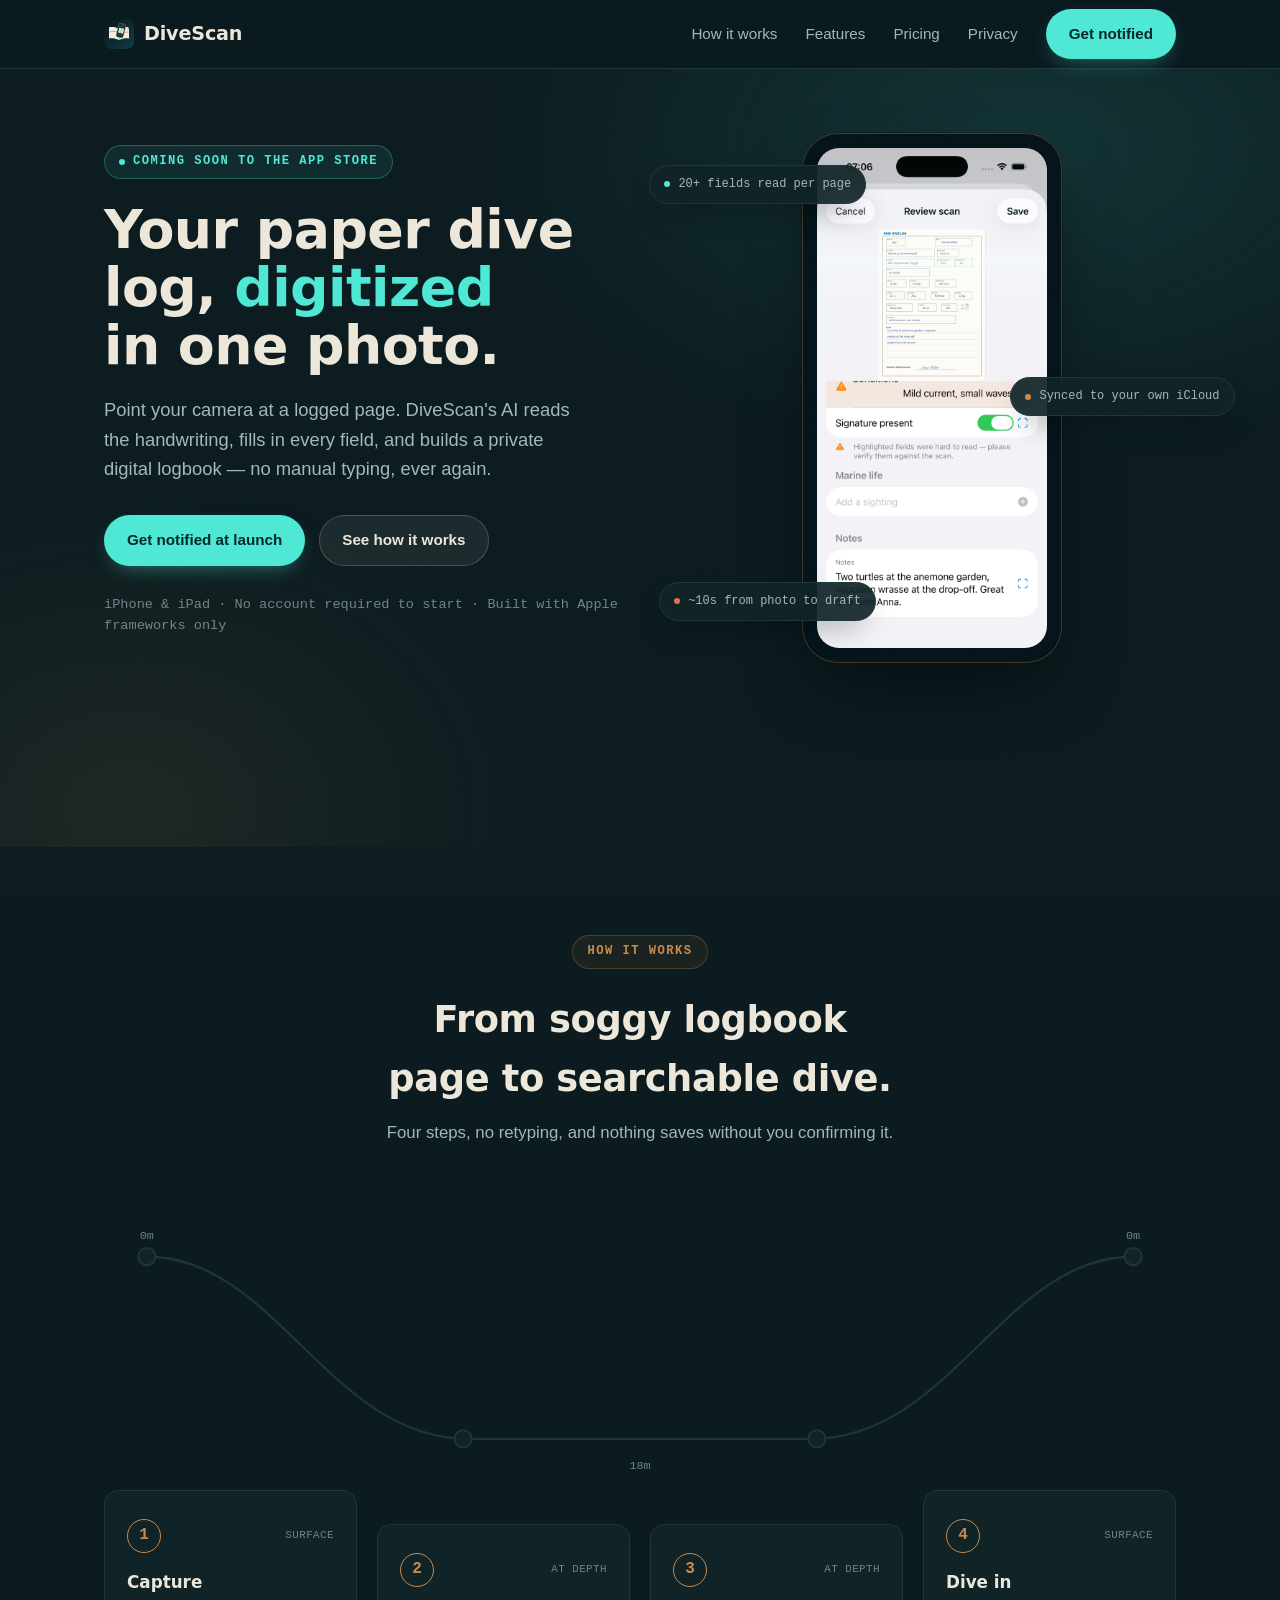
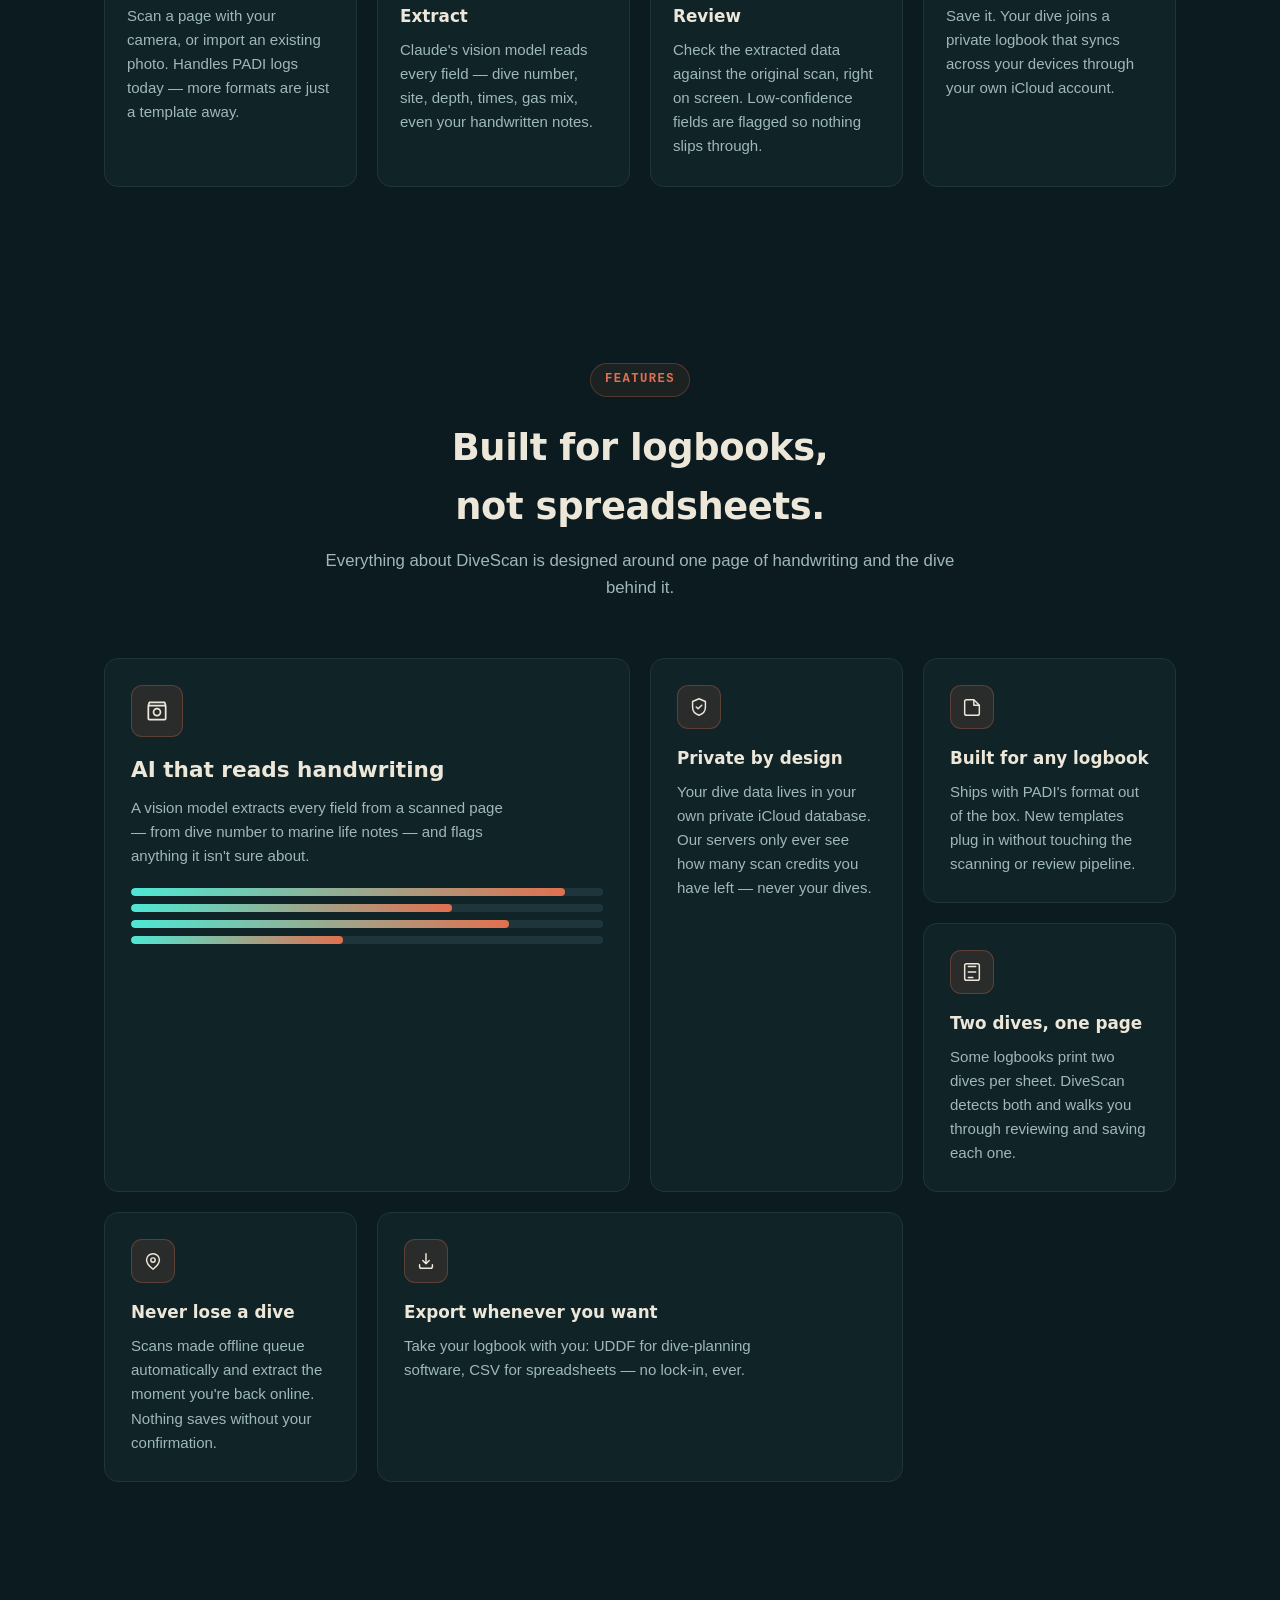
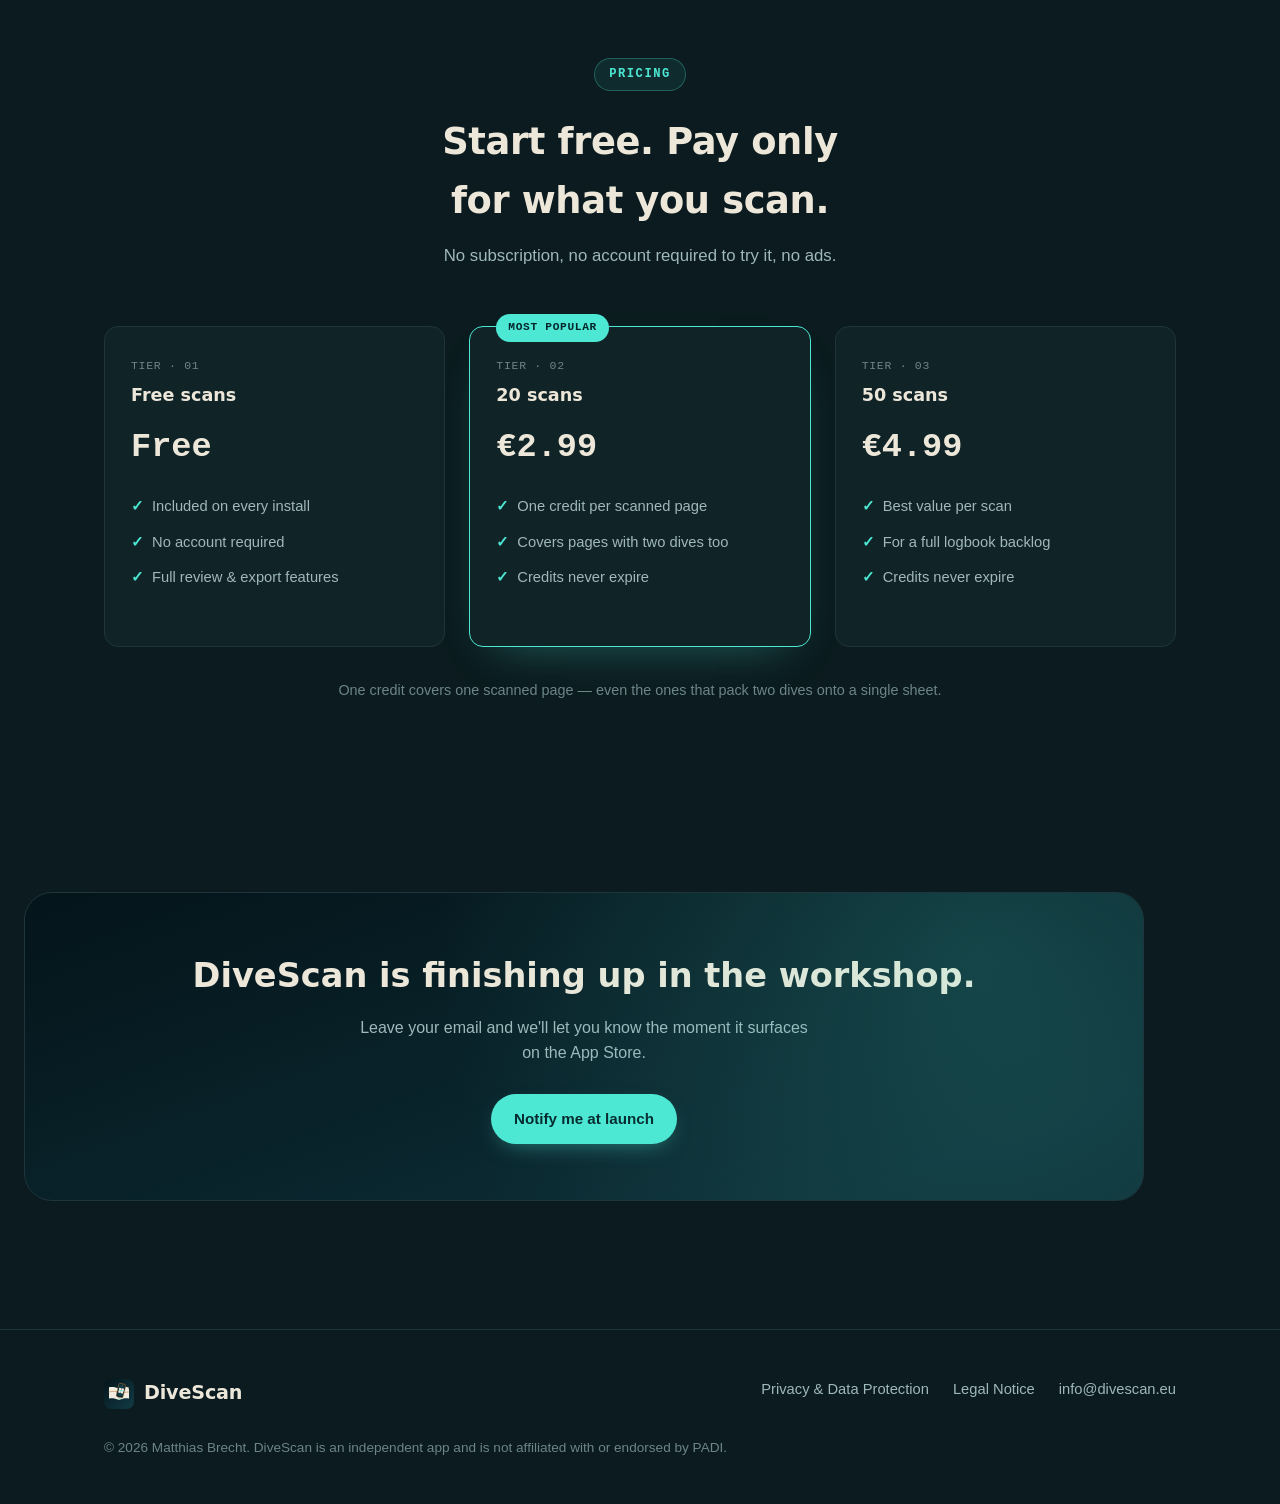
==== commit 2e21a9ba: "Switch contact email to info@divescan.eu Replaces the personal mb@brecht.me address across the site " ====
--- a/index.html
+++ b/index.html
@@ -109,7 +109,7 @@
       <a href="#features">Features</a>
       <a href="#pricing">Pricing</a>
       <a href="privacy.html">Privacy</a>
-      <a class="button button--primary" href="mailto:mb@brecht.me?subject=Notify%20me%20when%20DiveScan%20launches">Get notified</a>
+      <a class="button button--primary" href="mailto:info@divescan.eu?subject=Notify%20me%20when%20DiveScan%20launches">Get notified</a>
     </nav>
   </div>
 </header>
@@ -130,7 +130,7 @@
         <h1>Your paper dive log, <em>digitized</em> in one photo.</h1>
         <p class="lede">Point your camera at a logged page. DiveScan's AI reads the handwriting, fills in every field, and builds a private digital logbook — no manual typing, ever again.</p>
         <div class="hero-actions">
-          <a class="button button--primary" data-magnetic href="mailto:mb@brecht.me?subject=Notify%20me%20when%20DiveScan%20launches">Get notified at launch</a>
+          <a class="button button--primary" data-magnetic href="mailto:info@divescan.eu?subject=Notify%20me%20when%20DiveScan%20launches">Get notified at launch</a>
           <a class="button button--on-dark" data-magnetic href="#how-it-works">See how it works</a>
         </div>
         <p class="hero-note">iPhone &amp; iPad · No account required to start · Built with Apple frameworks only</p>
@@ -306,7 +306,7 @@
     <div class="cta-banner container" data-reveal>
       <h2>DiveScan is finishing up in the workshop.</h2>
       <p>Leave your email and we'll let you know the moment it surfaces on the App Store.</p>
-      <a class="button button--primary" data-magnetic href="mailto:mb@brecht.me?subject=Notify%20me%20when%20DiveScan%20launches">Notify me at launch</a>
+      <a class="button button--primary" data-magnetic href="mailto:info@divescan.eu?subject=Notify%20me%20when%20DiveScan%20launches">Notify me at launch</a>
     </div>
   </section>
 </main>
@@ -321,7 +321,7 @@
       <nav class="footer-links" aria-label="Legal">
         <a href="privacy.html">Privacy &amp; Data Protection</a>
         <a href="legal.html">Legal Notice</a>
-        <a href="mailto:mb@brecht.me">mb@brecht.me</a>
+        <a href="mailto:info@divescan.eu">info@divescan.eu</a>
       </nav>
     </div>
     <p class="footer-fine">© 2026 Matthias Brecht. DiveScan is an independent app and is not affiliated with or endorsed by PADI.</p>
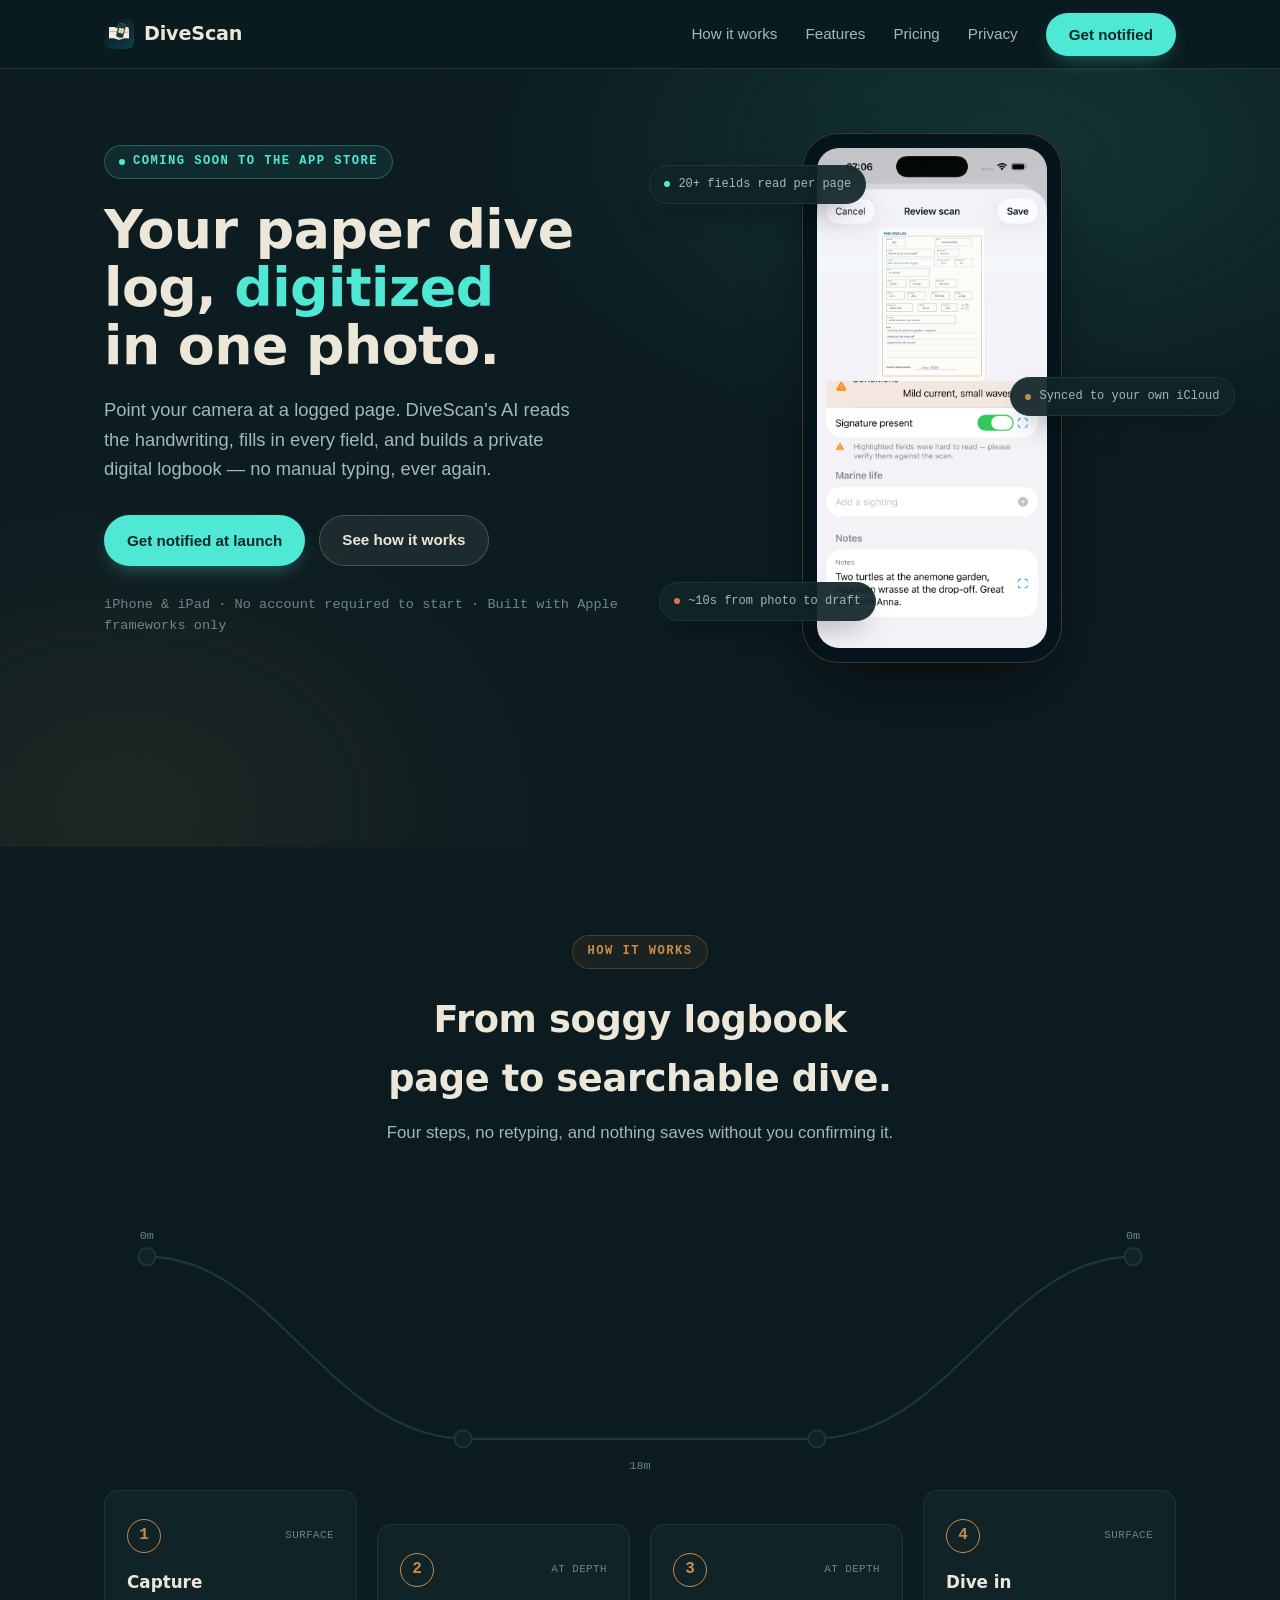
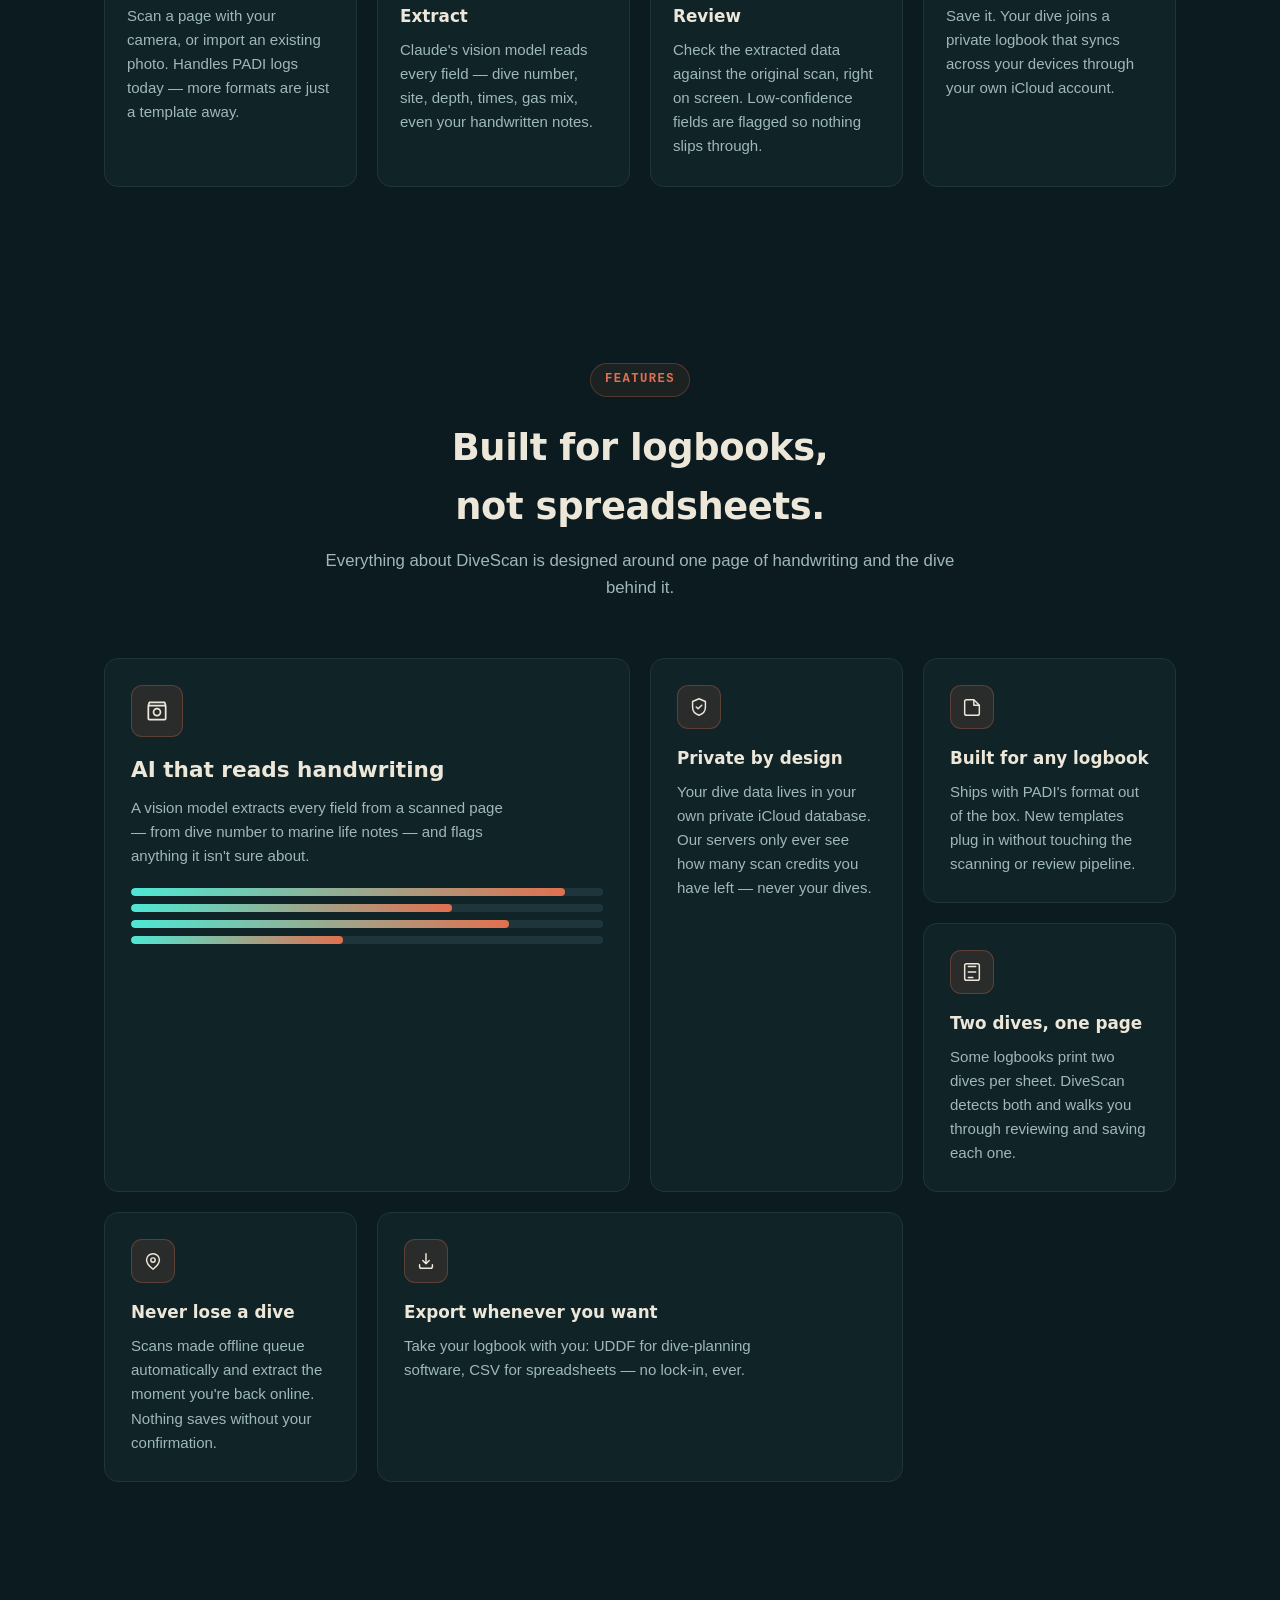
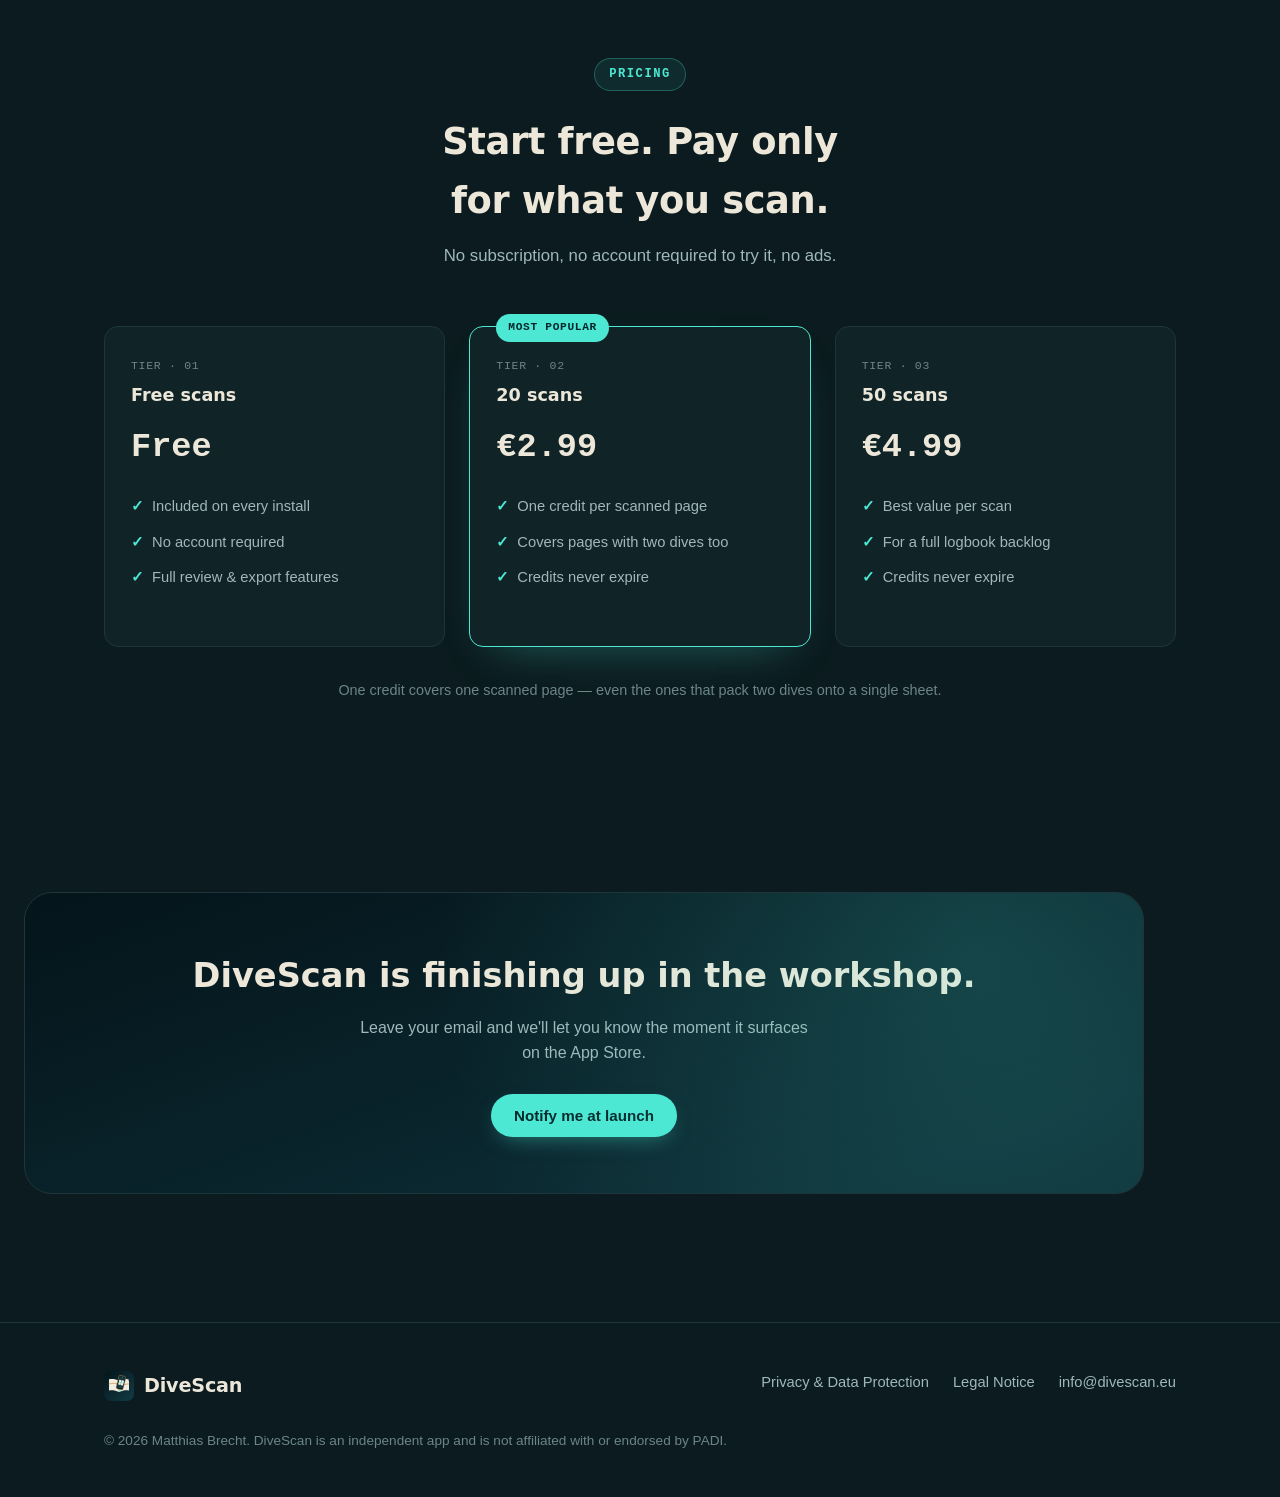
==== commit e02c7297: "Replace mailto notify links with a popup signup form Clicking "Get notified" used to hand off to the" ====
--- a/index.html
+++ b/index.html
@@ -109,7 +109,7 @@
       <a href="#features">Features</a>
       <a href="#pricing">Pricing</a>
       <a href="privacy.html">Privacy</a>
-      <a class="button button--primary" href="mailto:info@divescan.eu?subject=Notify%20me%20when%20DiveScan%20launches">Get notified</a>
+      <button type="button" class="button button--primary" data-open-notify>Get notified</button>
     </nav>
   </div>
 </header>
@@ -130,7 +130,7 @@
         <h1>Your paper dive log, <em>digitized</em> in one photo.</h1>
         <p class="lede">Point your camera at a logged page. DiveScan's AI reads the handwriting, fills in every field, and builds a private digital logbook — no manual typing, ever again.</p>
         <div class="hero-actions">
-          <a class="button button--primary" data-magnetic href="mailto:info@divescan.eu?subject=Notify%20me%20when%20DiveScan%20launches">Get notified at launch</a>
+          <button type="button" class="button button--primary" data-magnetic data-open-notify>Get notified at launch</button>
           <a class="button button--on-dark" data-magnetic href="#how-it-works">See how it works</a>
         </div>
         <p class="hero-note">iPhone &amp; iPad · No account required to start · Built with Apple frameworks only</p>
@@ -306,7 +306,7 @@
     <div class="cta-banner container" data-reveal>
       <h2>DiveScan is finishing up in the workshop.</h2>
       <p>Leave your email and we'll let you know the moment it surfaces on the App Store.</p>
-      <a class="button button--primary" data-magnetic href="mailto:info@divescan.eu?subject=Notify%20me%20when%20DiveScan%20launches">Notify me at launch</a>
+      <button type="button" class="button button--primary" data-magnetic data-open-notify>Notify me at launch</button>
     </div>
   </section>
 </main>
@@ -328,6 +328,23 @@
   </div>
 </footer>
 
+<dialog id="notifyModal" class="notify-modal" aria-labelledby="notifyModalTitle">
+  <button type="button" class="notify-modal__close" data-close-notify aria-label="Close">
+    <svg width="16" height="16" viewBox="0 0 16 16" fill="none" aria-hidden="true"><path d="M2 2l12 12M14 2L2 14" stroke="currentColor" stroke-width="1.6" stroke-linecap="round"/></svg>
+  </button>
+  <div class="notify-modal__body">
+    <h2 id="notifyModalTitle">Get notified</h2>
+    <p>Leave your email and we'll let you know the moment DiveScan surfaces on the App Store. No spam, one message.</p>
+    <form id="notifyForm" class="notify-form" novalidate>
+      <label class="visually-hidden" for="notifyEmail">Email address</label>
+      <input type="email" id="notifyEmail" name="email" placeholder="you@example.com" autocomplete="email" required />
+      <button type="submit" class="button button--primary">Notify me</button>
+    </form>
+    <p class="notify-form__status" id="notifyStatus" role="status" aria-live="polite"></p>
+    <p class="notify-form__fine">See our <a href="privacy.html">privacy policy</a> for how this is handled.</p>
+  </div>
+</dialog>
+
 <script src="app.js"></script>
 </body>
 </html>
--- a/style.css
+++ b/style.css
@@ -1327,3 +1327,149 @@
     padding: 64px 0;
   }
 }
+
+/* ---------- Notify modal ---------- */
+
+.notify-modal {
+  position: fixed;
+  inset: 0;
+  margin: auto;
+  width: min(420px, calc(100vw - 48px));
+  max-height: min(560px, calc(100vh - 48px));
+  padding: 0;
+  border: 1px solid var(--hairline);
+  border-radius: var(--radius);
+  background: var(--ground-raised);
+  color: var(--ink);
+  box-shadow: 0 30px 70px -20px rgba(0, 0, 0, 0.6);
+}
+
+.notify-modal::backdrop {
+  background: color-mix(in srgb, var(--ground-deep) 78%, transparent);
+  backdrop-filter: blur(3px);
+}
+
+.notify-modal[open] {
+  animation: notify-modal-in var(--dur-med) var(--ease-out);
+}
+
+@keyframes notify-modal-in {
+  from {
+    opacity: 0;
+    transform: translateY(10px) scale(0.98);
+  }
+  to {
+    opacity: 1;
+    transform: none;
+  }
+}
+
+.notify-modal__close {
+  position: absolute;
+  top: 16px;
+  right: 16px;
+  width: 32px;
+  height: 32px;
+  display: flex;
+  align-items: center;
+  justify-content: center;
+  border-radius: 50%;
+  border: 1px solid var(--hairline);
+  background: transparent;
+  color: var(--ink-dim);
+  cursor: pointer;
+  transition: color var(--dur-fast) ease, border-color var(--dur-fast) ease;
+}
+
+.notify-modal__close:hover {
+  color: var(--ink);
+  border-color: var(--cyan);
+}
+
+.notify-modal__body {
+  padding: 40px 32px 32px;
+}
+
+.notify-modal__body h2 {
+  margin: 0 0 8px;
+  font-family: var(--font-display);
+  font-size: 1.4rem;
+}
+
+.notify-modal__body > p {
+  margin: 0 0 24px;
+  color: var(--ink-dim);
+  font-size: 0.95rem;
+}
+
+.notify-form {
+  display: flex;
+  flex-direction: column;
+  gap: 12px;
+}
+
+.notify-form[hidden] {
+  display: none;
+}
+
+.notify-form input[type="email"] {
+  width: 100%;
+  padding: 13px 16px;
+  border-radius: 10px;
+  border: 1px solid var(--hairline);
+  background: var(--ground);
+  color: var(--ink);
+  font-family: var(--font-body);
+  font-size: 1rem;
+}
+
+.notify-form input[type="email"]::placeholder {
+  color: var(--ink-faint);
+}
+
+.notify-form input[type="email"]:focus {
+  outline: none;
+  border-color: var(--cyan);
+  box-shadow: 0 0 0 3px var(--glow-cyan);
+}
+
+.notify-form .button {
+  width: 100%;
+}
+
+.notify-form .button[disabled] {
+  opacity: 0.6;
+  cursor: default;
+  pointer-events: none;
+}
+
+.notify-form__status {
+  min-height: 1.2em;
+  margin: 14px 0 0;
+  font-size: 0.9rem;
+}
+
+.notify-form__status[data-state="success"] {
+  color: var(--cyan);
+}
+
+.notify-form__status[data-state="error"] {
+  color: var(--coral);
+}
+
+.notify-form__fine {
+  margin: 12px 0 0;
+  font-size: 0.78rem;
+  color: var(--ink-faint);
+}
+
+.notify-form__fine a {
+  color: var(--ink-faint);
+  text-decoration: underline;
+}
+
+@media (prefers-reduced-motion: reduce) {
+  .notify-modal[open] {
+    animation: none;
+  }
+}
